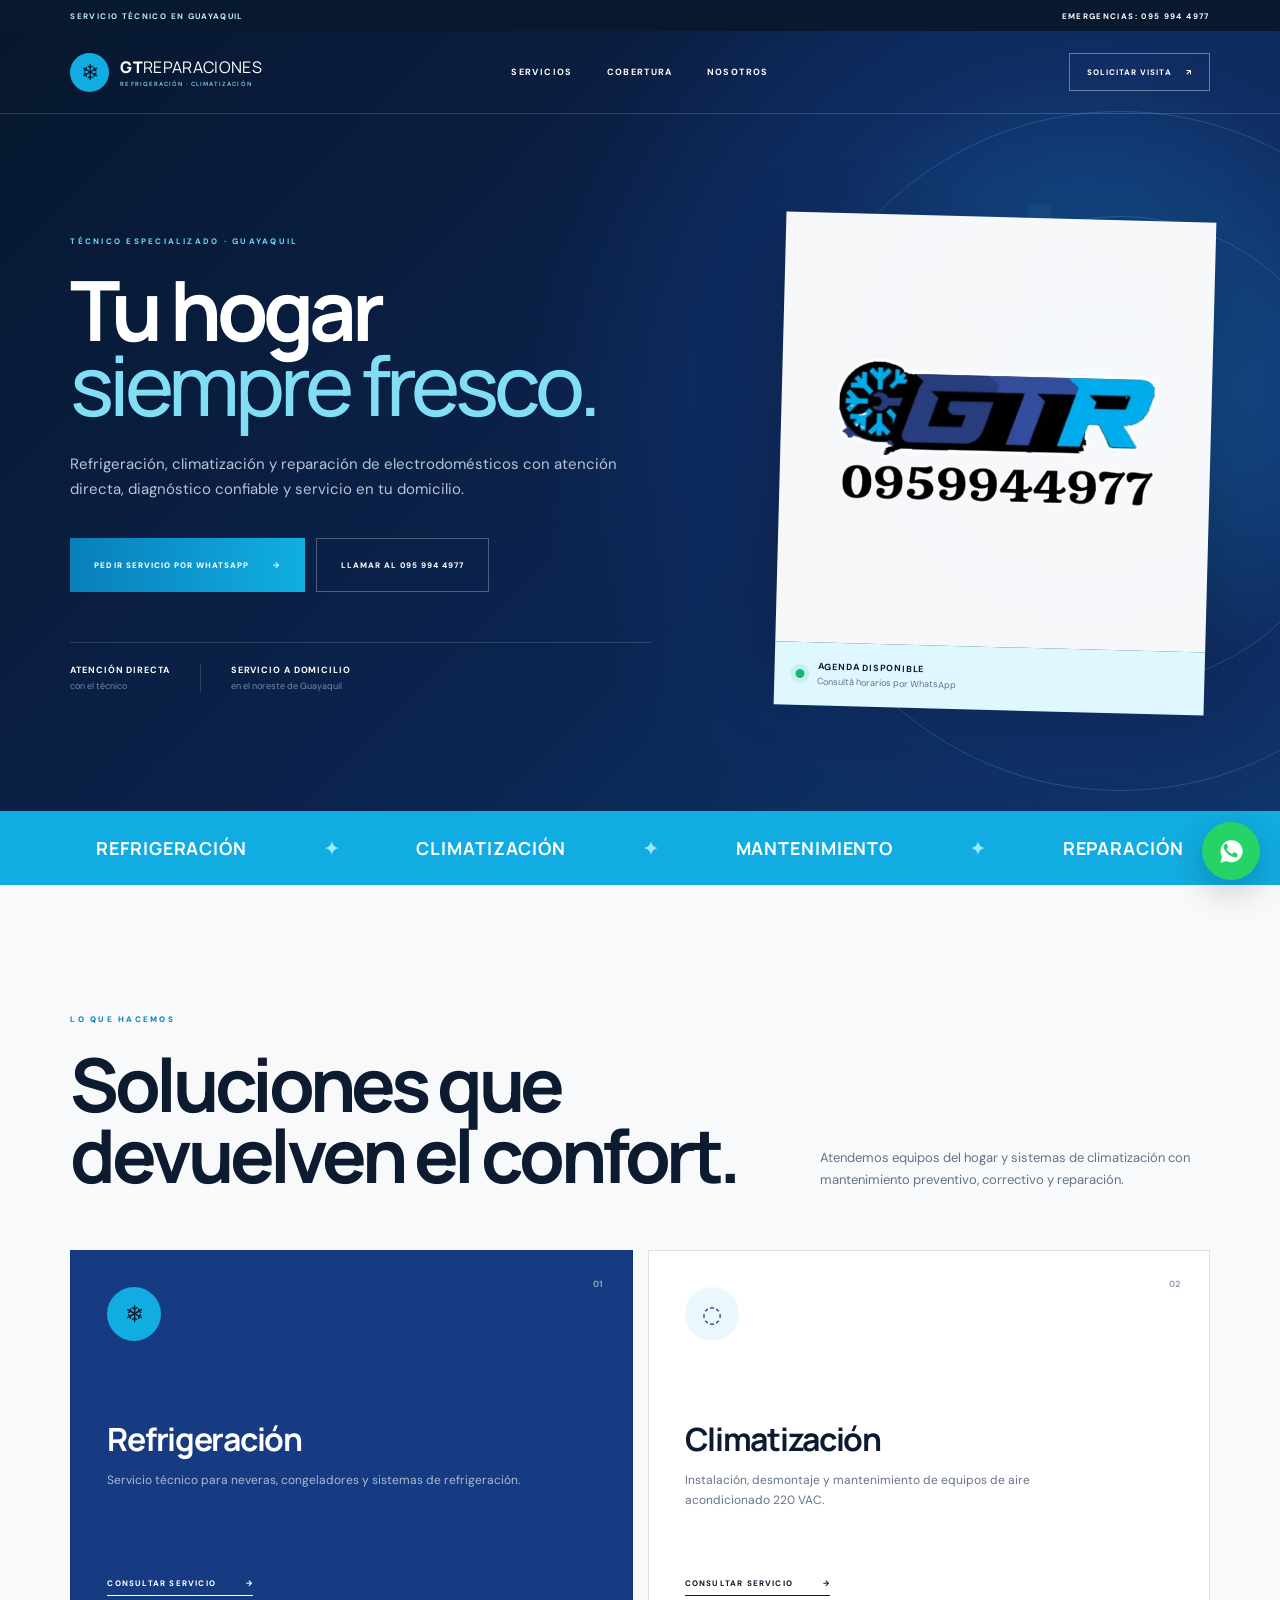
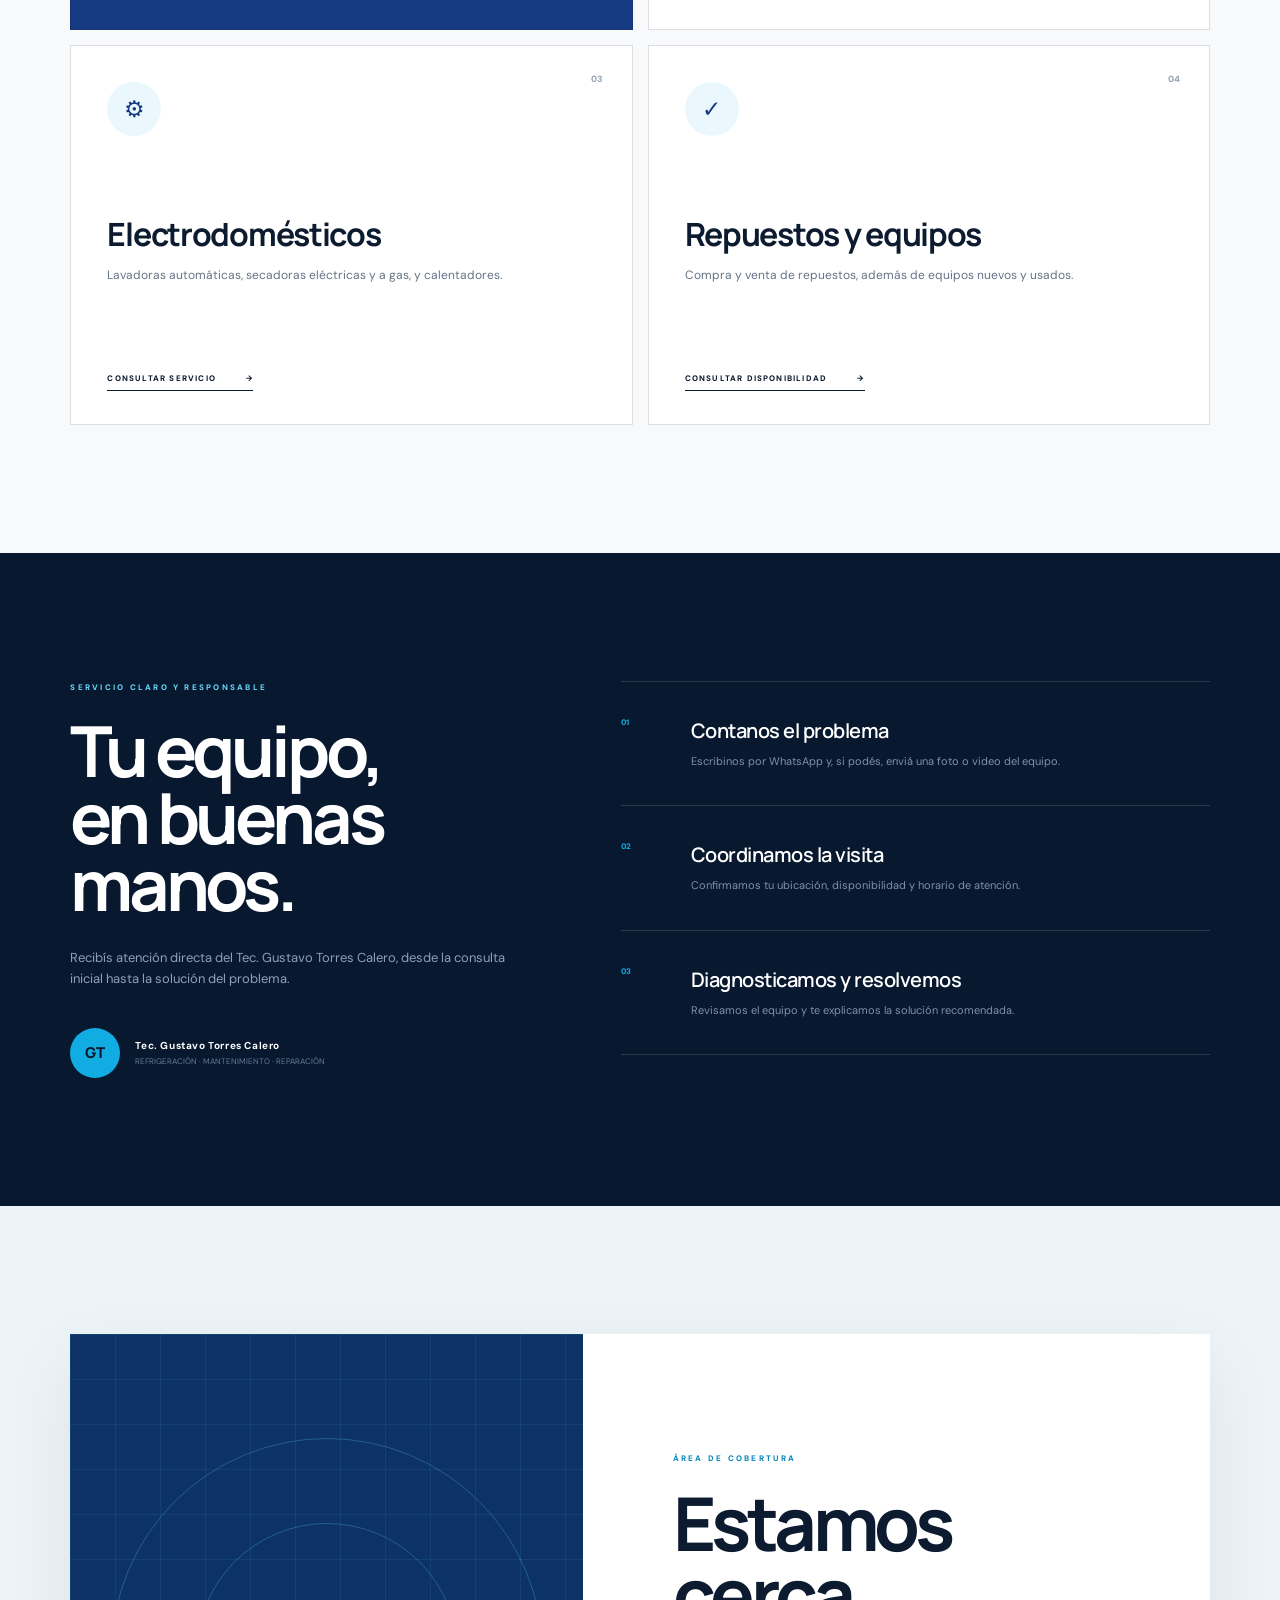
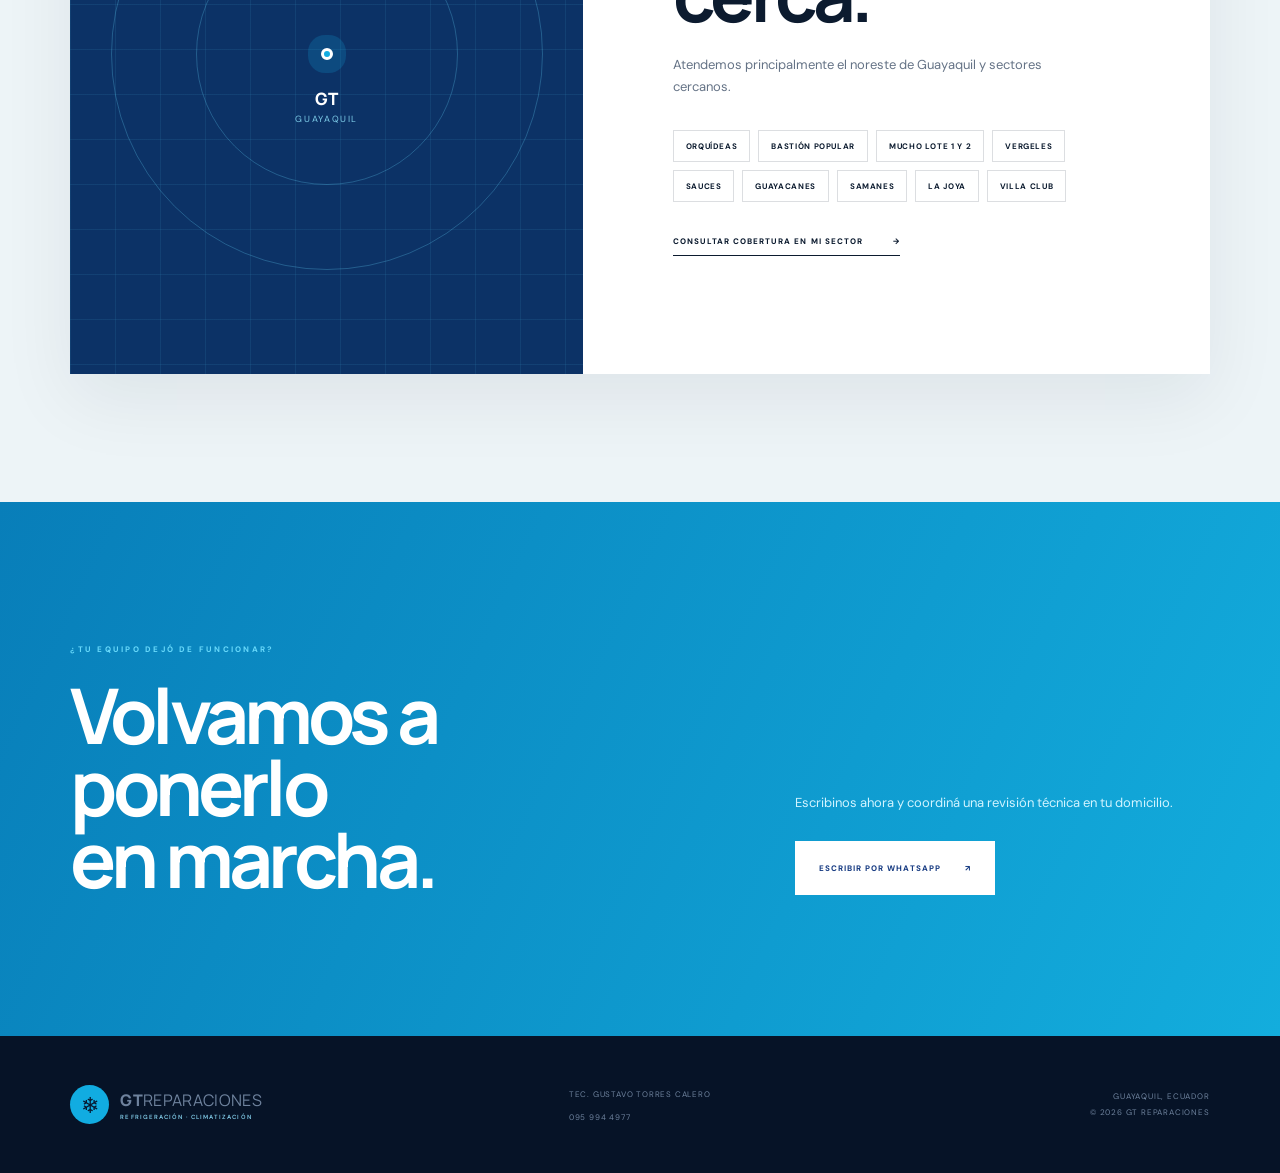
==== index.html @ 158e07eb "Add GT Reparaciones service website. Present the client's refrigeration and appliance services with " ====
<!doctype html>
<html lang="es">
  <head>
    <meta charset="utf-8">
    <meta name="viewport" content="width=device-width, initial-scale=1">
    <meta name="description" content="GT Reparaciones: refrigeración, climatización, mantenimiento y reparación de electrodomésticos en el noreste de Guayaquil.">
    <title>GT Reparaciones | Refrigeración y climatización</title>
    <link rel="icon" href="favicon.svg">
    <link rel="stylesheet" href="styles.css">
  </head>
  <body>
    <div class="topbar"><span>Servicio técnico en Guayaquil</span><a href="tel:+593959944977">Emergencias: 095 994 4977</a></div>
    <header class="site-header">
      <a class="brand" href="#inicio" aria-label="GT Reparaciones, inicio">
        <span class="brand-mark">❄</span>
        <span><strong>GT</strong>REPARACIONES<small>Refrigeración · Climatización</small></span>
      </a>
      <nav aria-label="Principal">
        <a href="#servicios">Servicios</a>
        <a href="#cobertura">Cobertura</a>
        <a href="#nosotros">Nosotros</a>
      </nav>
      <a class="header-call" href="https://wa.me/593959944977?text=Hola%20GT%20Reparaciones%2C%20necesito%20servicio%20t%C3%A9cnico." target="_blank" rel="noreferrer">Solicitar visita <span>↗</span></a>
    </header>

    <main>
      <section class="hero" id="inicio">
        <div class="hero-bg" aria-hidden="true"><span class="ring ring-one"></span><span class="ring ring-two"></span><span class="snow">❄</span></div>
        <div class="hero-copy">
          <p class="eyebrow">Técnico especializado · Guayaquil</p>
          <h1>Tu hogar<br><em>siempre fresco.</em></h1>
          <p class="lead">Refrigeración, climatización y reparación de electrodomésticos con atención directa, diagnóstico confiable y servicio en tu domicilio.</p>
          <div class="hero-actions">
            <a class="button button-primary" href="https://wa.me/593959944977?text=Hola%20GT%20Reparaciones%2C%20quisiera%20solicitar%20una%20visita%20t%C3%A9cnica." target="_blank" rel="noreferrer">Pedir servicio por WhatsApp <span>→</span></a>
            <a class="button button-ghost" href="tel:+593959944977">Llamar al 095 994 4977</a>
          </div>
          <div class="hero-proof">
            <div><strong>Atención directa</strong><span>con el técnico</span></div>
            <div><strong>Servicio a domicilio</strong><span>en el noreste de Guayaquil</span></div>
          </div>
        </div>
        <div class="hero-card">
          <div class="logo-panel"><img src="assets/logo.png" alt="Logo de GT Reparaciones"></div>
          <div class="availability"><span class="pulse"></span><div><strong>Agenda disponible</strong><small>Consultá horarios por WhatsApp</small></div></div>
        </div>
      </section>

      <section class="service-strip" aria-label="Servicios destacados">
        <span>Refrigeración</span><i>✦</i><span>Climatización</span><i>✦</i><span>Mantenimiento</span><i>✦</i><span>Reparación</span>
      </section>

      <section class="section services" id="servicios">
        <div class="section-heading">
          <div><p class="eyebrow">Lo que hacemos</p><h2>Soluciones que<br>devuelven el confort.</h2></div>
          <p>Atendemos equipos del hogar y sistemas de climatización con mantenimiento preventivo, correctivo y reparación.</p>
        </div>
        <div class="service-grid">
          <article class="service-card featured">
            <span class="service-number">01</span>
            <div class="service-icon">❄</div>
            <h3>Refrigeración</h3>
            <p>Servicio técnico para neveras, congeladores y sistemas de refrigeración.</p>
            <a href="https://wa.me/593959944977?text=Hola%2C%20necesito%20servicio%20de%20refrigeraci%C3%B3n." target="_blank" rel="noreferrer">Consultar servicio <span>→</span></a>
          </article>
          <article class="service-card">
            <span class="service-number">02</span>
            <div class="service-icon">◌</div>
            <h3>Climatización</h3>
            <p>Instalación, desmontaje y mantenimiento de equipos de aire acondicionado 220 VAC.</p>
            <a href="https://wa.me/593959944977?text=Hola%2C%20necesito%20servicio%20de%20climatizaci%C3%B3n." target="_blank" rel="noreferrer">Consultar servicio <span>→</span></a>
          </article>
          <article class="service-card">
            <span class="service-number">03</span>
            <div class="service-icon">⚙</div>
            <h3>Electrodomésticos</h3>
            <p>Lavadoras automáticas, secadoras eléctricas y a gas, y calentadores.</p>
            <a href="https://wa.me/593959944977?text=Hola%2C%20necesito%20reparar%20un%20electrodom%C3%A9stico." target="_blank" rel="noreferrer">Consultar servicio <span>→</span></a>
          </article>
          <article class="service-card">
            <span class="service-number">04</span>
            <div class="service-icon">✓</div>
            <h3>Repuestos y equipos</h3>
            <p>Compra y venta de repuestos, además de equipos nuevos y usados.</p>
            <a href="https://wa.me/593959944977?text=Hola%2C%20quisiera%20consultar%20por%20repuestos%20o%20equipos." target="_blank" rel="noreferrer">Consultar disponibilidad <span>→</span></a>
          </article>
        </div>
      </section>

      <section class="process" id="nosotros">
        <div class="process-copy">
          <p class="eyebrow">Servicio claro y responsable</p>
          <h2>Tu equipo,<br>en buenas manos.</h2>
          <p>Recibís atención directa del Tec. Gustavo Torres Calero, desde la consulta inicial hasta la solución del problema.</p>
          <div class="tech-card">
            <span>GT</span>
            <div><strong>Tec. Gustavo Torres Calero</strong><small>Refrigeración · Mantenimiento · Reparación</small></div>
          </div>
        </div>
        <ol class="process-steps">
          <li><span>01</span><div><strong>Contanos el problema</strong><p>Escribinos por WhatsApp y, si podés, enviá una foto o video del equipo.</p></div></li>
          <li><span>02</span><div><strong>Coordinamos la visita</strong><p>Confirmamos tu ubicación, disponibilidad y horario de atención.</p></div></li>
          <li><span>03</span><div><strong>Diagnosticamos y resolvemos</strong><p>Revisamos el equipo y te explicamos la solución recomendada.</p></div></li>
        </ol>
      </section>

      <section class="section coverage" id="cobertura">
        <div class="coverage-card">
          <div class="map-art" aria-hidden="true"><span></span><b>GT</b><i>Guayaquil</i></div>
          <div class="coverage-copy">
            <p class="eyebrow">Área de cobertura</p>
            <h2>Estamos cerca.</h2>
            <p>Atendemos principalmente el noreste de Guayaquil y sectores cercanos.</p>
            <div class="zones"><span>Orquídeas</span><span>Bastión Popular</span><span>Mucho Lote 1 y 2</span><span>Vergeles</span><span>Sauces</span><span>Guayacanes</span><span>Samanes</span><span>La Joya</span><span>Villa Club</span></div>
            <a class="text-link" href="https://wa.me/593959944977?text=Hola%2C%20quiero%20confirmar%20si%20atienden%20en%20mi%20sector." target="_blank" rel="noreferrer">Consultar cobertura en mi sector <span>→</span></a>
          </div>
        </div>
      </section>

      <section class="cta">
        <div><p class="eyebrow">¿Tu equipo dejó de funcionar?</p><h2>Volvamos a ponerlo<br>en marcha.</h2></div>
        <div><p>Escribinos ahora y coordiná una revisión técnica en tu domicilio.</p><a class="button button-light" href="https://wa.me/593959944977?text=Hola%20GT%20Reparaciones%2C%20necesito%20servicio%20t%C3%A9cnico." target="_blank" rel="noreferrer">Escribir por WhatsApp <span>↗</span></a></div>
      </section>
    </main>

    <footer>
      <a class="brand" href="#inicio"><span class="brand-mark">❄</span><span><strong>GT</strong>REPARACIONES<small>Refrigeración · Climatización</small></span></a>
      <div><p>Tec. Gustavo Torres Calero</p><a href="tel:+593959944977">095 994 4977</a></div>
      <div><p>Guayaquil, Ecuador</p><p>© <span id="year"></span> GT Reparaciones</p></div>
    </footer>
    <a class="whatsapp-float" href="https://wa.me/593959944977?text=Hola%20GT%20Reparaciones%2C%20necesito%20servicio%20t%C3%A9cnico." target="_blank" rel="noreferrer" aria-label="Escribir a GT Reparaciones por WhatsApp">
      <svg viewBox="0 0 24 24" aria-hidden="true"><path d="M12 2a9.7 9.7 0 0 0-8.4 14.6L2 22l5.6-1.5A9.8 9.8 0 1 0 12 2Zm5.7 13.8c-.2.7-1.3 1.3-1.9 1.4-.5.1-1.2.2-3.9-.9-3.3-1.3-5.4-4.7-5.6-4.9-.1-.2-1.3-1.7-1.3-3.3s.8-2.3 1.1-2.6c.3-.3.6-.4.8-.4h.6c.2 0 .4 0 .6.5l.8 2c.1.3.1.5 0 .7l-.4.6-.6.6c-.2.2-.4.4-.2.7.2.4.8 1.3 1.8 2.1 1.2 1.1 2.3 1.5 2.6 1.7.3.1.5.1.7-.1l.9-1.1c.2-.3.4-.3.7-.2l2.2 1c.3.1.5.2.6.4.1.1.1.8-.1 1.5Z"/></svg>
    </a>
    <script src="script.js"></script>
  </body>
</html>
---- styles.css ----
@import url("https://fonts.googleapis.com/css2?family=DM+Sans:wght@400;500;600;700&family=Manrope:wght@500;600;700;800&display=swap");

:root{--navy:#08182f;--blue:#173b82;--cyan:#11ace1;--ice:#eaf8fd;--paper:#f7f9fb;--ink:#0c1b2f;--muted:#657386;--line:rgba(8,24,47,.14);--pad:clamp(22px,5.5vw,88px);--display:Manrope,Arial,sans-serif;--body:"DM Sans",Arial,sans-serif}
*{box-sizing:border-box}html{scroll-behavior:smooth}body{margin:0;color:var(--ink);background:var(--paper);font-family:var(--body);-webkit-font-smoothing:antialiased}a{color:inherit;text-decoration:none}img{display:block;max-width:100%}p{line-height:1.65}.topbar{height:31px;display:flex;align-items:center;justify-content:space-between;padding:0 var(--pad);color:#bdeeff;background:var(--navy);font-size:8px;font-weight:700;letter-spacing:.17em;text-transform:uppercase}.topbar a{color:#fff}
.site-header{position:absolute;z-index:20;inset:31px 0 auto;display:grid;grid-template-columns:1fr auto 1fr;align-items:center;height:83px;padding:0 var(--pad);border-bottom:1px solid rgba(255,255,255,.16);color:#fff}.brand{display:flex;align-items:center;gap:11px;font-family:var(--display);font-size:16px;letter-spacing:.02em}.brand-mark{display:grid;width:39px;height:39px;place-items:center;border-radius:50%;color:var(--navy);background:var(--cyan);font-size:22px}.brand strong{font-weight:800}.brand small{display:block;margin-top:2px;color:#80cae6;font:600 6px var(--body);letter-spacing:.18em;text-transform:uppercase}.site-header nav{display:flex;gap:34px;font-size:9px;font-weight:700;letter-spacing:.15em;text-transform:uppercase}.site-header nav a{transition:opacity .2s}.site-header nav a:hover{opacity:.6}.header-call{justify-self:end;display:flex;align-items:center;gap:14px;padding:13px 17px;border:1px solid rgba(255,255,255,.38);font-size:8px;font-weight:800;letter-spacing:.13em;text-transform:uppercase}
.hero{position:relative;display:grid;grid-template-columns:minmax(0,1.12fr) minmax(320px,.88fr);align-items:center;gap:8vw;min-height:780px;padding:160px var(--pad) 75px;overflow:hidden;color:#fff;background:radial-gradient(circle at 85% 45%,#155fa0 0%,#102d64 27%,transparent 48%),linear-gradient(135deg,#07172e 0%,#0b2450 58%,#0d3a71 100%)}.hero-bg{position:absolute;inset:0;overflow:hidden;pointer-events:none}.ring{position:absolute;border:1px solid rgba(113,215,248,.2);border-radius:50%}.ring-one{width:680px;height:680px;right:-180px;top:80px}.ring-two{width:470px;height:470px;right:-75px;top:185px}.snow{position:absolute;right:6vw;top:130px;color:rgba(103,213,248,.06);font-size:390px;line-height:1}.hero-copy,.hero-card{position:relative;z-index:2}.eyebrow{margin:0 0 23px;color:#0786bb;font-size:8px;font-weight:800;letter-spacing:.28em;text-transform:uppercase}.hero .eyebrow,.process .eyebrow,.cta .eyebrow{color:#67d8fa}h1,h2{margin:0;font-family:var(--display);font-weight:700;letter-spacing:-.06em}h1{font-size:clamp(57px,6.5vw,103px);line-height:.91}h1 em{display:inline-block;color:#82def5;font-style:normal;font-weight:500}.lead{max-width:590px;margin:29px 0 0;color:#b7c4d5;font-size:15px}.hero-actions{display:flex;flex-wrap:wrap;gap:11px;margin-top:36px}.button{display:inline-flex;align-items:center;justify-content:center;gap:24px;min-height:54px;padding:0 24px;font-size:8px;font-weight:800;letter-spacing:.13em;text-transform:uppercase;transition:transform .2s,background .2s}.button:hover{transform:translateY(-2px)}.button-primary{color:#fff;background:linear-gradient(90deg,#087ebb,#11afe1)}.button-ghost{border:1px solid rgba(255,255,255,.28);color:#fff}.hero-proof{display:flex;gap:0;margin-top:50px;padding-top:21px;border-top:1px solid rgba(255,255,255,.14)}.hero-proof>div{padding-right:30px}.hero-proof>div+div{padding-left:30px;border-left:1px solid rgba(255,255,255,.14)}.hero-proof strong,.hero-proof span{display:block}.hero-proof strong{font-size:9px;letter-spacing:.1em;text-transform:uppercase}.hero-proof span{margin-top:4px;color:#728ba9;font-size:9px}.hero-card{justify-self:end;width:min(430px,100%);transform:rotate(1.5deg)}.logo-panel{display:grid;min-height:330px;place-items:center;padding:44px;background:rgba(255,255,255,.96);box-shadow:0 30px 80px rgba(0,0,0,.3)}.logo-panel img{width:100%}.availability{display:flex;align-items:center;gap:13px;padding:18px 21px;color:var(--ink);background:#dff8ff}.pulse{width:9px;height:9px;border-radius:50%;background:#16b574;box-shadow:0 0 0 5px rgba(22,181,116,.13)}.availability strong,.availability small{display:block}.availability strong{font-size:9px;letter-spacing:.09em;text-transform:uppercase}.availability small{margin-top:3px;color:#607286;font-size:9px}
.service-strip{display:flex;align-items:center;justify-content:space-around;gap:25px;min-height:74px;padding:15px var(--pad);overflow:hidden;white-space:nowrap;color:#fff;background:var(--cyan);font:700 clamp(12px,1.4vw,18px) var(--display);letter-spacing:.05em;text-transform:uppercase}.service-strip i{color:#9aeaff;font-style:normal}
.section{padding:clamp(90px,10vw,150px) var(--pad)}.section-heading{display:grid;grid-template-columns:1fr minmax(260px,390px);align-items:end;gap:50px}.section-heading h2,.coverage h2{font-size:clamp(45px,5.8vw,85px);line-height:.95}.section-heading>p{margin:0;color:var(--muted);font-size:13px}.service-grid{display:grid;grid-template-columns:repeat(2,1fr);gap:15px;margin-top:60px}.service-card{position:relative;min-height:380px;padding:36px;border:1px solid var(--line);background:#fff;transition:transform .25s,box-shadow .25s}.service-card:hover{transform:translateY(-4px);box-shadow:0 24px 50px rgba(8,24,47,.08)}.service-card.featured{color:#fff;background:var(--blue)}.service-number{position:absolute;right:29px;top:27px;color:#93a0af;font-size:9px;font-weight:700}.service-icon{display:grid;width:54px;height:54px;place-items:center;border-radius:50%;color:var(--blue);background:var(--ice);font-size:23px}.featured .service-icon{color:var(--navy);background:var(--cyan)}.service-card h3{margin:76px 0 10px;font:700 clamp(24px,2.5vw,35px) var(--display);letter-spacing:-.04em}.service-card p{max-width:420px;margin:0;color:var(--muted);font-size:12px}.featured p{color:#aabbd1}.service-card a{position:absolute;left:36px;bottom:33px;display:flex;gap:30px;align-items:center;padding-bottom:7px;border-bottom:1px solid currentColor;font-size:8px;font-weight:800;letter-spacing:.15em;text-transform:uppercase}
.process{display:grid;grid-template-columns:.85fr 1.15fr;gap:9vw;padding:clamp(90px,10vw,150px) var(--pad);color:#fff;background:var(--navy)}.process-copy h2{font-size:clamp(46px,5.5vw,80px);line-height:.95}.process-copy>p:not(.eyebrow){max-width:450px;margin:29px 0;color:#8ea0b8;font-size:13px}.tech-card{display:flex;align-items:center;gap:15px;margin-top:38px}.tech-card>span{display:grid;width:50px;height:50px;place-items:center;border-radius:50%;color:var(--navy);background:var(--cyan);font:800 15px var(--display)}.tech-card strong,.tech-card small{display:block}.tech-card strong{font-size:10px;letter-spacing:.06em}.tech-card small{margin-top:4px;color:#637a99;font-size:8px;text-transform:uppercase}.process-steps{margin:0;padding:0;list-style:none;border-top:1px solid rgba(255,255,255,.15)}.process-steps li{display:grid;grid-template-columns:48px 1fr;gap:22px;padding:35px 0;border-bottom:1px solid rgba(255,255,255,.15)}.process-steps li>span{color:var(--cyan);font-size:8px;font-weight:800}.process-steps strong{font:600 20px var(--display);letter-spacing:-.025em}.process-steps p{margin:8px 0 0;color:#7f91aa;font-size:11px}
.coverage{background:#edf4f7}.coverage-card{display:grid;grid-template-columns:.9fr 1.1fr;min-height:640px;background:#fff;box-shadow:0 25px 70px rgba(8,24,47,.07)}.map-art{position:relative;display:grid;place-items:center;overflow:hidden;background-color:#0c3266;background-image:linear-gradient(rgba(78,190,228,.1) 1px,transparent 1px),linear-gradient(90deg,rgba(78,190,228,.1) 1px,transparent 1px);background-size:45px 45px}.map-art:before,.map-art:after{content:"";position:absolute;border:1px solid rgba(99,212,248,.27);border-radius:50%}.map-art:before{width:430px;height:430px}.map-art:after{width:260px;height:260px}.map-art span{position:absolute;width:12px;height:12px;border:3px solid #fff;border-radius:50%;background:var(--cyan);box-shadow:0 0 0 13px rgba(17,172,225,.2)}.map-art b{position:absolute;margin-top:90px;color:#fff;font:800 17px var(--display)}.map-art i{position:absolute;margin-top:130px;color:#7ecce8;font-style:normal;font-size:9px;letter-spacing:.18em;text-transform:uppercase}.coverage-copy{display:flex;flex-direction:column;justify-content:center;padding:clamp(45px,7vw,100px)}.coverage-copy>p:not(.eyebrow){max-width:420px;margin:25px 0;color:var(--muted);font-size:13px}.zones{display:flex;flex-wrap:wrap;gap:8px;margin:8px 0 34px}.zones span{padding:10px 12px;border:1px solid var(--line);font-size:8px;font-weight:700;letter-spacing:.08em;text-transform:uppercase}.text-link{display:flex;align-items:center;justify-content:space-between;gap:30px;width:max-content;max-width:100%;padding-bottom:9px;border-bottom:1px solid var(--ink);font-size:8px;font-weight:800;letter-spacing:.13em;text-transform:uppercase}
.cta{display:grid;grid-template-columns:1.2fr .8fr;align-items:end;gap:8vw;padding:clamp(90px,11vw,160px) var(--pad);color:#fff;background:linear-gradient(115deg,#087eb9,#13addd)}.cta h2{font-size:clamp(49px,6vw,90px);line-height:.94}.cta>div:last-child{max-width:400px}.cta>div:last-child p{margin:0 0 28px;color:#d2f4ff;font-size:13px}.button-light{color:var(--blue);background:#fff}
footer{display:grid;grid-template-columns:1.3fr .85fr .85fr;align-items:center;gap:35px;padding:46px var(--pad);color:#fff;background:#061327}footer>div:last-child{text-align:right}footer p,footer a{margin:3px 0;color:#6e829d;font-size:8px;letter-spacing:.1em;text-transform:uppercase}.whatsapp-float{position:fixed;z-index:30;right:20px;bottom:20px;display:grid;width:58px;height:58px;place-items:center;border-radius:50%;background:#25d366;box-shadow:0 12px 35px rgba(0,0,0,.2);transition:transform .2s}.whatsapp-float:hover{transform:scale(1.07)}.whatsapp-float svg{width:27px;fill:#fff}
@media(max-width:850px){.site-header{grid-template-columns:1fr auto}.site-header nav{display:none}.hero{grid-template-columns:1fr;gap:55px;padding-top:160px}.hero-card{justify-self:start;width:min(520px,100%)}.logo-panel{min-height:280px}.section-heading,.process,.coverage-card,.cta{grid-template-columns:1fr}.process,.cta{gap:70px}.map-art{min-height:430px}.service-grid{grid-template-columns:1fr}.service-card{min-height:350px}.cta>div:last-child{max-width:none}footer{grid-template-columns:1fr 1fr}footer>div:last-child{display:none}}@media(max-width:560px){.topbar span{display:none}.topbar{justify-content:center}.site-header{height:70px}.brand{font-size:13px}.brand-mark{width:34px;height:34px;font-size:18px}.header-call{padding:11px;font-size:7px}.hero{min-height:0;padding-top:135px;padding-bottom:65px}.hero-card{transform:none}.logo-panel{min-height:225px;padding:28px}.hero-actions{flex-direction:column}.hero-actions .button{width:100%}.hero-proof{display:grid;gap:18px}.hero-proof>div+div{padding-left:0;border-left:0}.service-strip{justify-content:flex-start;overflow:hidden}.section{padding-top:80px;padding-bottom:80px}.section-heading{gap:28px}.service-grid{margin-top:42px}.service-card{padding:28px}.service-card a{left:28px}.process{padding:80px 22px}.coverage{padding-left:14px;padding-right:14px}.coverage-copy{padding:45px 24px}.map-art{min-height:340px}.cta{padding:85px 22px}.cta h2{font-size:46px}footer{grid-template-columns:1fr}footer>div{display:none}.whatsapp-float{right:15px;bottom:15px;width:53px;height:53px}}@media(prefers-reduced-motion:reduce){html{scroll-behavior:auto}.button,.service-card,.whatsapp-float{transition:none}}
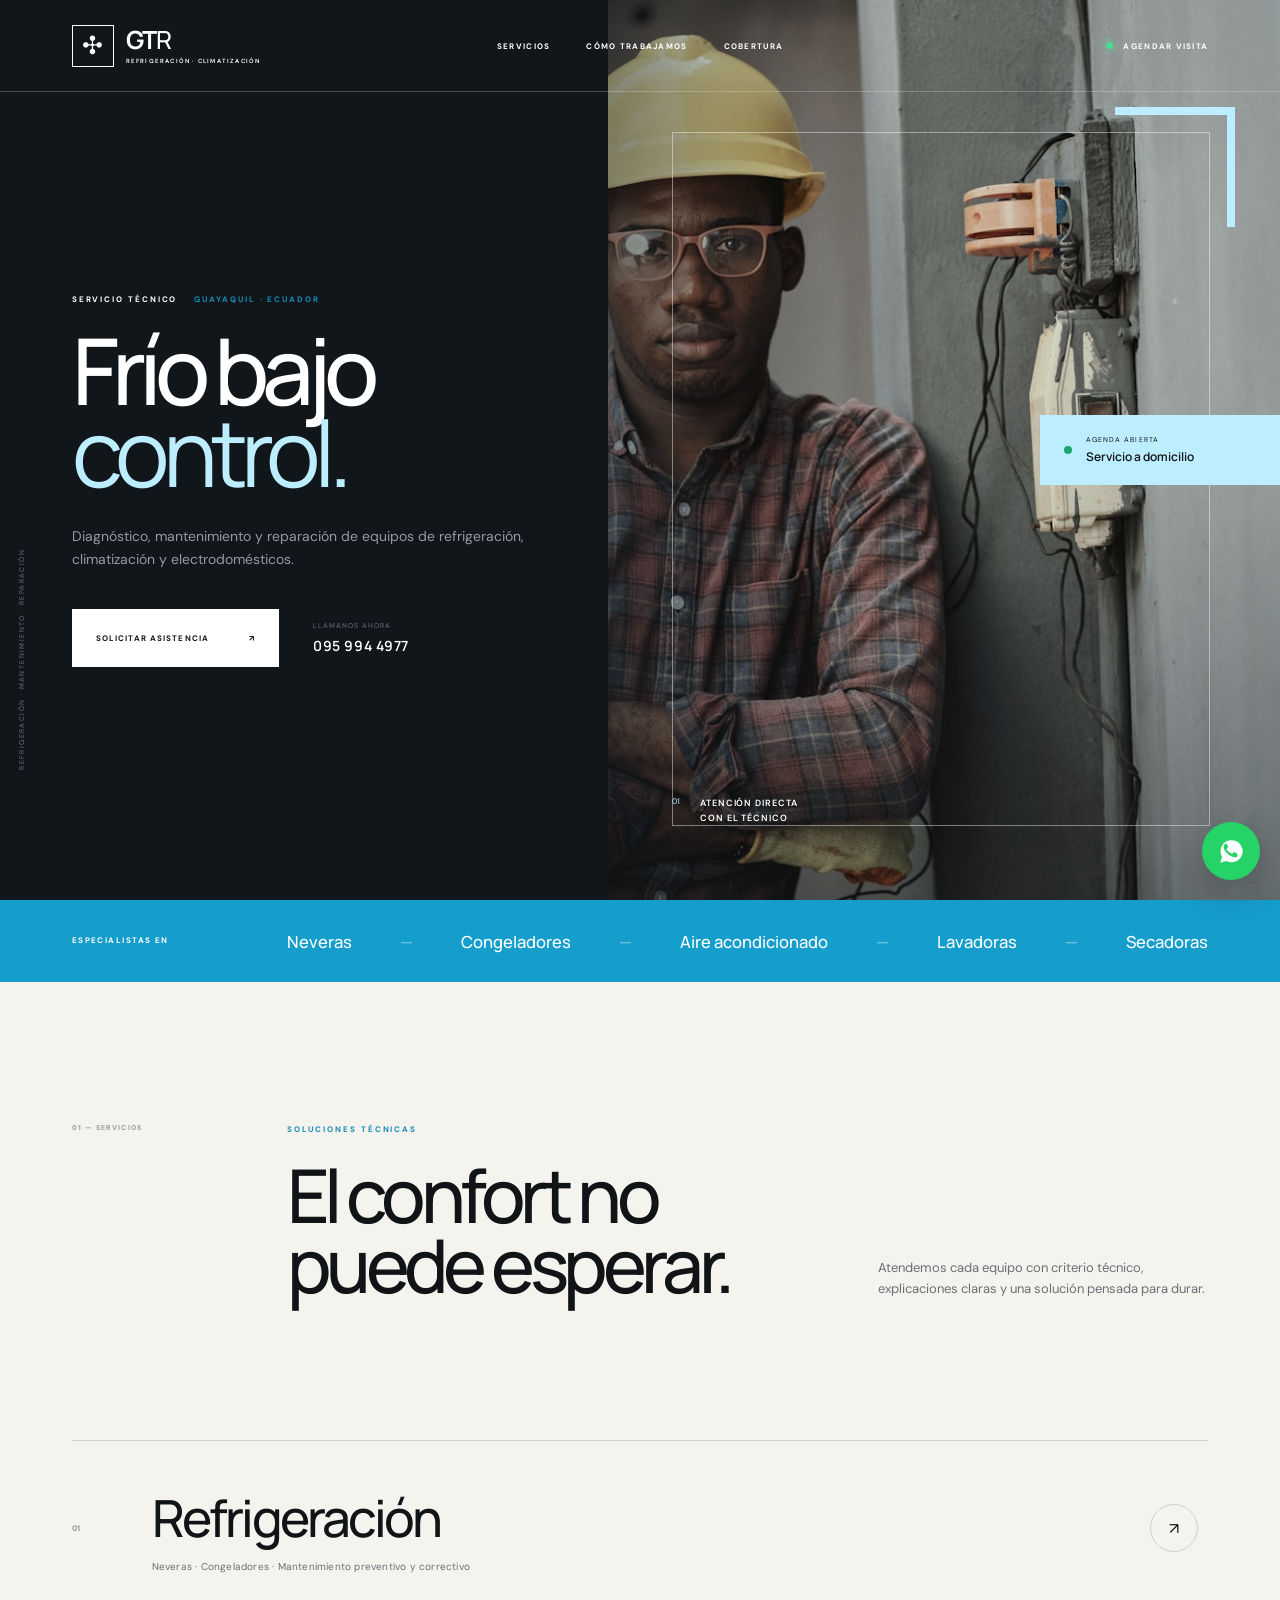
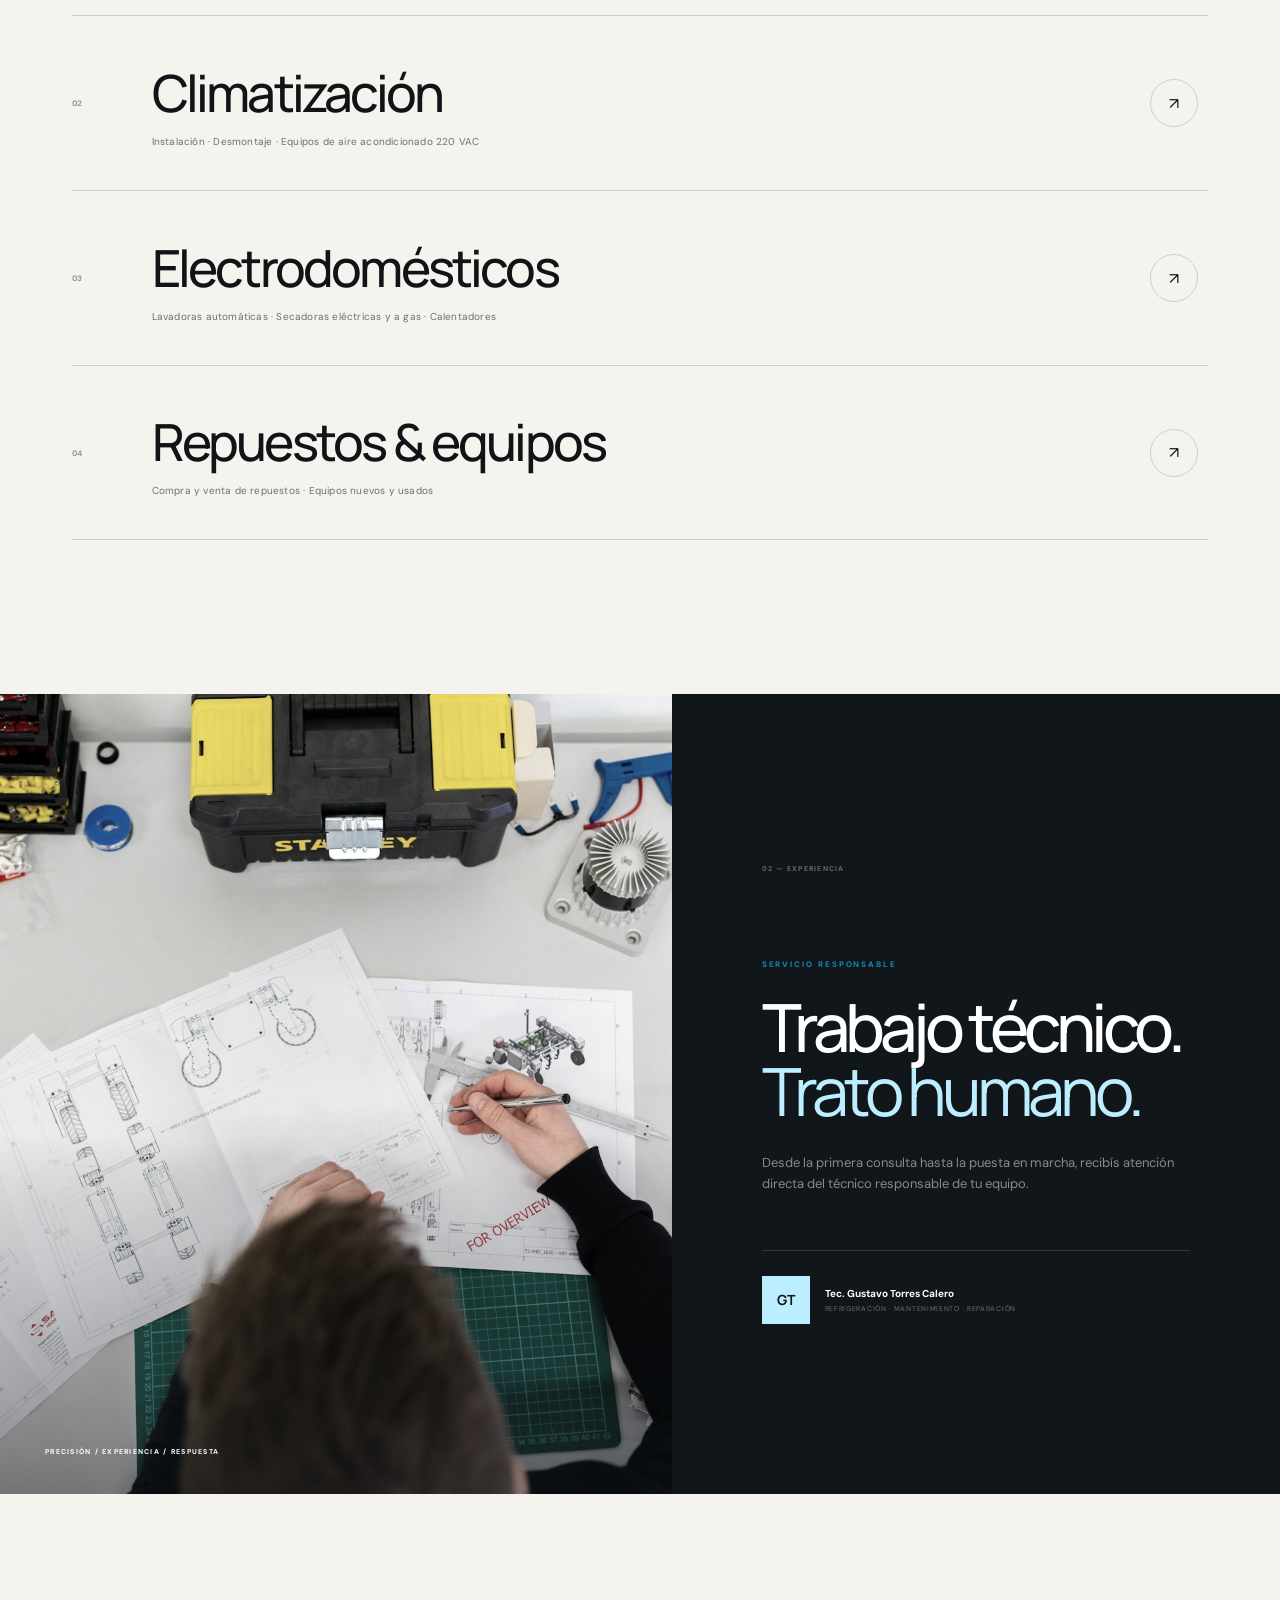
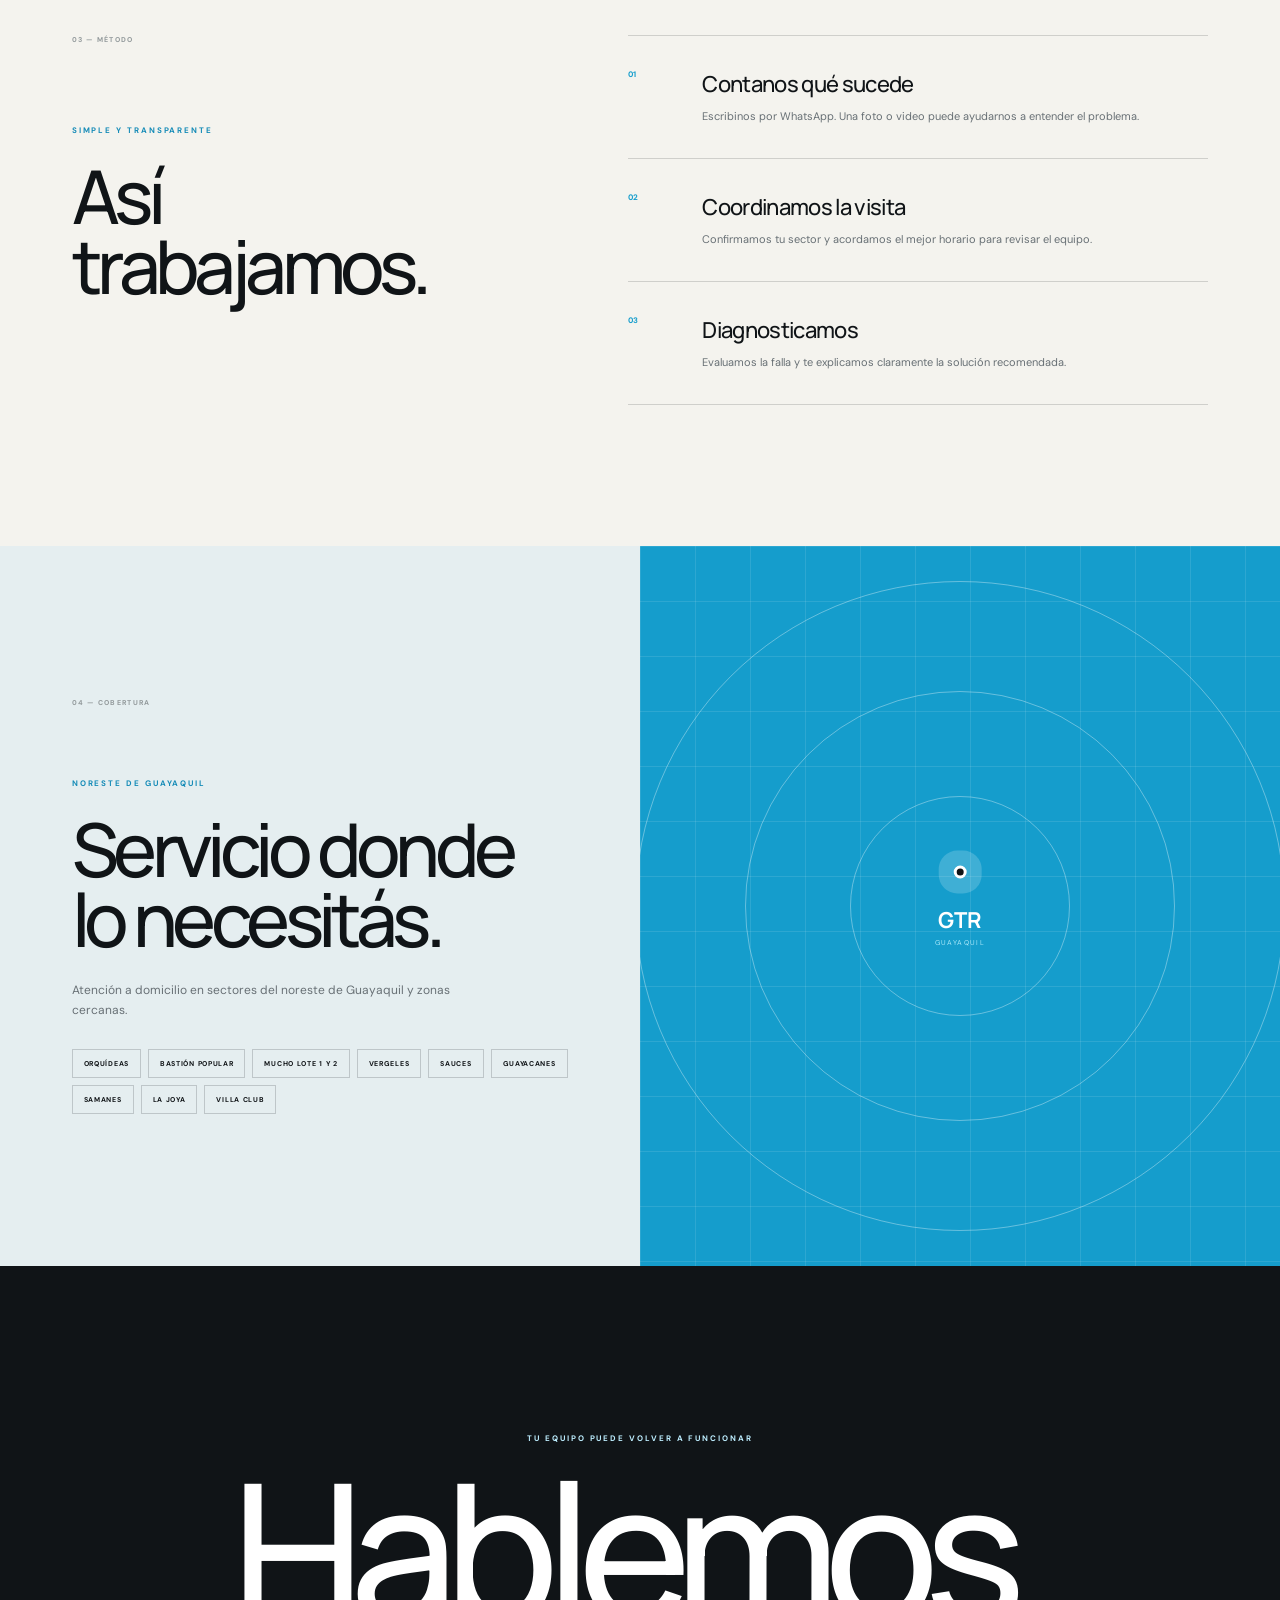
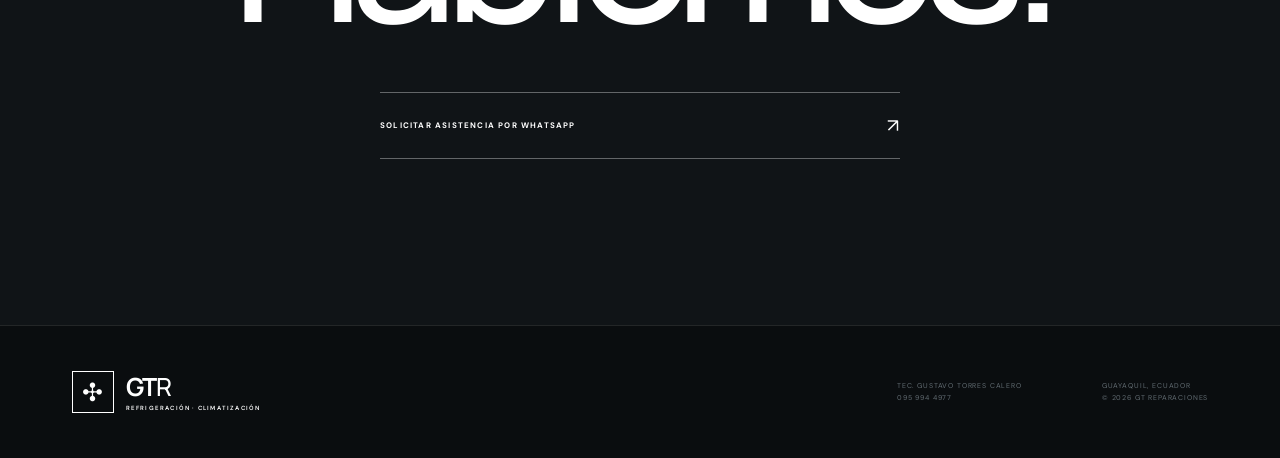
==== commit 8201250a: "Elevate the GT Reparaciones visual identity. Replace the generic service layout with a premium edito" ====
--- a/index.html
+++ b/index.html
@@ -9,123 +9,111 @@
     <link rel="stylesheet" href="styles.css">
   </head>
   <body>
-    <div class="topbar"><span>Servicio técnico en Guayaquil</span><a href="tel:+593959944977">Emergencias: 095 994 4977</a></div>
     <header class="site-header">
       <a class="brand" href="#inicio" aria-label="GT Reparaciones, inicio">
-        <span class="brand-mark">❄</span>
-        <span><strong>GT</strong>REPARACIONES<small>Refrigeración · Climatización</small></span>
+        <span class="brand-symbol">✣</span>
+        <span class="brand-name"><strong>GT</strong>R <small>Refrigeración · Climatización</small></span>
       </a>
-      <nav aria-label="Principal">
-        <a href="#servicios">Servicios</a>
-        <a href="#cobertura">Cobertura</a>
-        <a href="#nosotros">Nosotros</a>
-      </nav>
-      <a class="header-call" href="https://wa.me/593959944977?text=Hola%20GT%20Reparaciones%2C%20necesito%20servicio%20t%C3%A9cnico." target="_blank" rel="noreferrer">Solicitar visita <span>↗</span></a>
+      <nav aria-label="Principal"><a href="#servicios">Servicios</a><a href="#metodo">Cómo trabajamos</a><a href="#cobertura">Cobertura</a></nav>
+      <a class="nav-cta" href="https://wa.me/593959944977?text=Hola%20GT%20Reparaciones%2C%20necesito%20servicio%20t%C3%A9cnico." target="_blank" rel="noreferrer"><span class="status-dot"></span> Agendar visita</a>
     </header>
 
     <main>
       <section class="hero" id="inicio">
-        <div class="hero-bg" aria-hidden="true"><span class="ring ring-one"></span><span class="ring ring-two"></span><span class="snow">❄</span></div>
         <div class="hero-copy">
-          <p class="eyebrow">Técnico especializado · Guayaquil</p>
-          <h1>Tu hogar<br><em>siempre fresco.</em></h1>
-          <p class="lead">Refrigeración, climatización y reparación de electrodomésticos con atención directa, diagnóstico confiable y servicio en tu domicilio.</p>
+          <p class="kicker"><span>Servicio técnico</span> Guayaquil · Ecuador</p>
+          <h1>Frío bajo<br><em>control.</em></h1>
+          <p class="lead">Diagnóstico, mantenimiento y reparación de equipos de refrigeración, climatización y electrodomésticos.</p>
           <div class="hero-actions">
-            <a class="button button-primary" href="https://wa.me/593959944977?text=Hola%20GT%20Reparaciones%2C%20quisiera%20solicitar%20una%20visita%20t%C3%A9cnica." target="_blank" rel="noreferrer">Pedir servicio por WhatsApp <span>→</span></a>
-            <a class="button button-ghost" href="tel:+593959944977">Llamar al 095 994 4977</a>
-          </div>
-          <div class="hero-proof">
-            <div><strong>Atención directa</strong><span>con el técnico</span></div>
-            <div><strong>Servicio a domicilio</strong><span>en el noreste de Guayaquil</span></div>
+            <a class="button button-dark" href="https://wa.me/593959944977?text=Hola%20GT%20Reparaciones%2C%20quisiera%20agendar%20una%20visita%20t%C3%A9cnica." target="_blank" rel="noreferrer">Solicitar asistencia <span>↗</span></a>
+            <a class="phone-link" href="tel:+593959944977"><small>Llamanos ahora</small><strong>095 994 4977</strong></a>
           </div>
         </div>
-        <div class="hero-card">
-          <div class="logo-panel"><img src="assets/logo.png" alt="Logo de GT Reparaciones"></div>
-          <div class="availability"><span class="pulse"></span><div><strong>Agenda disponible</strong><small>Consultá horarios por WhatsApp</small></div></div>
+        <div class="hero-visual">
+          <img src="assets/technical-work.jpg" alt="Técnico profesional durante una visita de servicio">
+          <span class="frame frame-one"></span><span class="frame frame-two"></span>
+          <div class="availability"><i></i><span><small>Agenda abierta</small><strong>Servicio a domicilio</strong></span></div>
+          <div class="hero-label"><span>01</span><p>Atención directa<br>con el técnico</p></div>
         </div>
+        <p class="hero-side">Refrigeración · Mantenimiento · Reparación</p>
       </section>
 
-      <section class="service-strip" aria-label="Servicios destacados">
-        <span>Refrigeración</span><i>✦</i><span>Climatización</span><i>✦</i><span>Mantenimiento</span><i>✦</i><span>Reparación</span>
+      <section class="trust-bar">
+        <p>Especialistas en</p>
+        <div><span>Neveras</span><i>—</i><span>Congeladores</span><i>—</i><span>Aire acondicionado</span><i>—</i><span>Lavadoras</span><i>—</i><span>Secadoras</span></div>
       </section>
 
-      <section class="section services" id="servicios">
-        <div class="section-heading">
-          <div><p class="eyebrow">Lo que hacemos</p><h2>Soluciones que<br>devuelven el confort.</h2></div>
-          <p>Atendemos equipos del hogar y sistemas de climatización con mantenimiento preventivo, correctivo y reparación.</p>
-        </div>
-        <div class="service-grid">
-          <article class="service-card featured">
-            <span class="service-number">01</span>
-            <div class="service-icon">❄</div>
-            <h3>Refrigeración</h3>
-            <p>Servicio técnico para neveras, congeladores y sistemas de refrigeración.</p>
-            <a href="https://wa.me/593959944977?text=Hola%2C%20necesito%20servicio%20de%20refrigeraci%C3%B3n." target="_blank" rel="noreferrer">Consultar servicio <span>→</span></a>
-          </article>
-          <article class="service-card">
-            <span class="service-number">02</span>
-            <div class="service-icon">◌</div>
-            <h3>Climatización</h3>
-            <p>Instalación, desmontaje y mantenimiento de equipos de aire acondicionado 220 VAC.</p>
-            <a href="https://wa.me/593959944977?text=Hola%2C%20necesito%20servicio%20de%20climatizaci%C3%B3n." target="_blank" rel="noreferrer">Consultar servicio <span>→</span></a>
-          </article>
-          <article class="service-card">
-            <span class="service-number">03</span>
-            <div class="service-icon">⚙</div>
-            <h3>Electrodomésticos</h3>
-            <p>Lavadoras automáticas, secadoras eléctricas y a gas, y calentadores.</p>
-            <a href="https://wa.me/593959944977?text=Hola%2C%20necesito%20reparar%20un%20electrodom%C3%A9stico." target="_blank" rel="noreferrer">Consultar servicio <span>→</span></a>
-          </article>
-          <article class="service-card">
-            <span class="service-number">04</span>
-            <div class="service-icon">✓</div>
-            <h3>Repuestos y equipos</h3>
-            <p>Compra y venta de repuestos, además de equipos nuevos y usados.</p>
-            <a href="https://wa.me/593959944977?text=Hola%2C%20quisiera%20consultar%20por%20repuestos%20o%20equipos." target="_blank" rel="noreferrer">Consultar disponibilidad <span>→</span></a>
-          </article>
-        </div>
+      <section class="intro section">
+        <div class="section-index">01 — Servicios</div>
+        <div class="intro-main"><p class="kicker">Soluciones técnicas</p><h2>El confort no<br>puede esperar.</h2></div>
+        <p class="intro-note">Atendemos cada equipo con criterio técnico, explicaciones claras y una solución pensada para durar.</p>
       </section>
 
-      <section class="process" id="nosotros">
-        <div class="process-copy">
-          <p class="eyebrow">Servicio claro y responsable</p>
-          <h2>Tu equipo,<br>en buenas manos.</h2>
-          <p>Recibís atención directa del Tec. Gustavo Torres Calero, desde la consulta inicial hasta la solución del problema.</p>
-          <div class="tech-card">
-            <span>GT</span>
-            <div><strong>Tec. Gustavo Torres Calero</strong><small>Refrigeración · Mantenimiento · Reparación</small></div>
-          </div>
-        </div>
-        <ol class="process-steps">
-          <li><span>01</span><div><strong>Contanos el problema</strong><p>Escribinos por WhatsApp y, si podés, enviá una foto o video del equipo.</p></div></li>
-          <li><span>02</span><div><strong>Coordinamos la visita</strong><p>Confirmamos tu ubicación, disponibilidad y horario de atención.</p></div></li>
-          <li><span>03</span><div><strong>Diagnosticamos y resolvemos</strong><p>Revisamos el equipo y te explicamos la solución recomendada.</p></div></li>
-        </ol>
+      <section class="services" id="servicios">
+        <a class="service-row" href="https://wa.me/593959944977?text=Hola%2C%20necesito%20servicio%20de%20refrigeraci%C3%B3n." target="_blank" rel="noreferrer">
+          <span class="service-no">01</span><div><h3>Refrigeración</h3><p>Neveras · Congeladores · Mantenimiento preventivo y correctivo</p></div><b>↗</b>
+        </a>
+        <a class="service-row" href="https://wa.me/593959944977?text=Hola%2C%20necesito%20servicio%20de%20climatizaci%C3%B3n." target="_blank" rel="noreferrer">
+          <span class="service-no">02</span><div><h3>Climatización</h3><p>Instalación · Desmontaje · Equipos de aire acondicionado 220 VAC</p></div><b>↗</b>
+        </a>
+        <a class="service-row" href="https://wa.me/593959944977?text=Hola%2C%20necesito%20reparar%20un%20electrodom%C3%A9stico." target="_blank" rel="noreferrer">
+          <span class="service-no">03</span><div><h3>Electrodomésticos</h3><p>Lavadoras automáticas · Secadoras eléctricas y a gas · Calentadores</p></div><b>↗</b>
+        </a>
+        <a class="service-row" href="https://wa.me/593959944977?text=Hola%2C%20quisiera%20consultar%20por%20repuestos%20o%20equipos." target="_blank" rel="noreferrer">
+          <span class="service-no">04</span><div><h3>Repuestos & equipos</h3><p>Compra y venta de repuestos · Equipos nuevos y usados</p></div><b>↗</b>
+        </a>
       </section>
 
-      <section class="section coverage" id="cobertura">
-        <div class="coverage-card">
-          <div class="map-art" aria-hidden="true"><span></span><b>GT</b><i>Guayaquil</i></div>
-          <div class="coverage-copy">
-            <p class="eyebrow">Área de cobertura</p>
-            <h2>Estamos cerca.</h2>
-            <p>Atendemos principalmente el noreste de Guayaquil y sectores cercanos.</p>
-            <div class="zones"><span>Orquídeas</span><span>Bastión Popular</span><span>Mucho Lote 1 y 2</span><span>Vergeles</span><span>Sauces</span><span>Guayacanes</span><span>Samanes</span><span>La Joya</span><span>Villa Club</span></div>
-            <a class="text-link" href="https://wa.me/593959944977?text=Hola%2C%20quiero%20confirmar%20si%20atienden%20en%20mi%20sector." target="_blank" rel="noreferrer">Consultar cobertura en mi sector <span>→</span></a>
+      <section class="expertise">
+        <div class="expertise-image">
+          <img src="assets/hero-tech.jpg" alt="Planificación y herramientas de trabajo técnico">
+          <span>Precisión / Experiencia / Respuesta</span>
+        </div>
+        <div class="expertise-copy">
+          <div class="section-index">02 — Experiencia</div>
+          <p class="kicker">Servicio responsable</p>
+          <h2>Trabajo técnico.<br><em>Trato humano.</em></h2>
+          <p>Desde la primera consulta hasta la puesta en marcha, recibís atención directa del técnico responsable de tu equipo.</p>
+          <div class="technician">
+            <span>GT</span><div><strong>Tec. Gustavo Torres Calero</strong><small>Refrigeración · Mantenimiento · Reparación</small></div>
           </div>
         </div>
       </section>
 
-      <section class="cta">
-        <div><p class="eyebrow">¿Tu equipo dejó de funcionar?</p><h2>Volvamos a ponerlo<br>en marcha.</h2></div>
-        <div><p>Escribinos ahora y coordiná una revisión técnica en tu domicilio.</p><a class="button button-light" href="https://wa.me/593959944977?text=Hola%20GT%20Reparaciones%2C%20necesito%20servicio%20t%C3%A9cnico." target="_blank" rel="noreferrer">Escribir por WhatsApp <span>↗</span></a></div>
+      <section class="method section" id="metodo">
+        <div class="method-heading"><div class="section-index">03 — Método</div><p class="kicker">Simple y transparente</p><h2>Así trabajamos.</h2></div>
+        <ol>
+          <li><span>01</span><div><strong>Contanos qué sucede</strong><p>Escribinos por WhatsApp. Una foto o video puede ayudarnos a entender el problema.</p></div></li>
+          <li><span>02</span><div><strong>Coordinamos la visita</strong><p>Confirmamos tu sector y acordamos el mejor horario para revisar el equipo.</p></div></li>
+          <li><span>03</span><div><strong>Diagnosticamos</strong><p>Evaluamos la falla y te explicamos claramente la solución recomendada.</p></div></li>
+        </ol>
+      </section>
+
+      <section class="coverage" id="cobertura">
+        <div class="coverage-copy">
+          <div class="section-index">04 — Cobertura</div>
+          <p class="kicker">Noreste de Guayaquil</p>
+          <h2>Servicio donde<br>lo necesitás.</h2>
+          <p>Atención a domicilio en sectores del noreste de Guayaquil y zonas cercanas.</p>
+          <div class="zones"><span>Orquídeas</span><span>Bastión Popular</span><span>Mucho Lote 1 y 2</span><span>Vergeles</span><span>Sauces</span><span>Guayacanes</span><span>Samanes</span><span>La Joya</span><span>Villa Club</span></div>
+        </div>
+        <div class="coverage-map" aria-hidden="true">
+          <div class="map-grid"></div><span class="map-ring r1"></span><span class="map-ring r2"></span><span class="map-ring r3"></span>
+          <div class="map-pin"><i></i><strong>GTR</strong><small>Guayaquil</small></div>
+        </div>
+      </section>
+
+      <section class="final-cta">
+        <p class="kicker">Tu equipo puede volver a funcionar</p>
+        <h2>Hablemos.</h2>
+        <a href="https://wa.me/593959944977?text=Hola%20GT%20Reparaciones%2C%20necesito%20servicio%20t%C3%A9cnico." target="_blank" rel="noreferrer"><span>Solicitar asistencia por WhatsApp</span><b>↗</b></a>
       </section>
     </main>
 
     <footer>
-      <a class="brand" href="#inicio"><span class="brand-mark">❄</span><span><strong>GT</strong>REPARACIONES<small>Refrigeración · Climatización</small></span></a>
-      <div><p>Tec. Gustavo Torres Calero</p><a href="tel:+593959944977">095 994 4977</a></div>
-      <div><p>Guayaquil, Ecuador</p><p>© <span id="year"></span> GT Reparaciones</p></div>
+      <a class="brand" href="#inicio"><span class="brand-symbol">✣</span><span class="brand-name"><strong>GT</strong>R <small>Refrigeración · Climatización</small></span></a>
+      <p>Tec. Gustavo Torres Calero<br><a href="tel:+593959944977">095 994 4977</a></p>
+      <p>Guayaquil, Ecuador<br>© <span id="year"></span> GT Reparaciones</p>
     </footer>
     <a class="whatsapp-float" href="https://wa.me/593959944977?text=Hola%20GT%20Reparaciones%2C%20necesito%20servicio%20t%C3%A9cnico." target="_blank" rel="noreferrer" aria-label="Escribir a GT Reparaciones por WhatsApp">
       <svg viewBox="0 0 24 24" aria-hidden="true"><path d="M12 2a9.7 9.7 0 0 0-8.4 14.6L2 22l5.6-1.5A9.8 9.8 0 1 0 12 2Zm5.7 13.8c-.2.7-1.3 1.3-1.9 1.4-.5.1-1.2.2-3.9-.9-3.3-1.3-5.4-4.7-5.6-4.9-.1-.2-1.3-1.7-1.3-3.3s.8-2.3 1.1-2.6c.3-.3.6-.4.8-.4h.6c.2 0 .4 0 .6.5l.8 2c.1.3.1.5 0 .7l-.4.6-.6.6c-.2.2-.4.4-.2.7.2.4.8 1.3 1.8 2.1 1.2 1.1 2.3 1.5 2.6 1.7.3.1.5.1.7-.1l.9-1.1c.2-.3.4-.3.7-.2l2.2 1c.3.1.5.2.6.4.1.1.1.8-.1 1.5Z"/></svg>
--- a/styles.css
+++ b/styles.css
@@ -1,13 +1,14 @@
-@import url("https://fonts.googleapis.com/css2?family=DM+Sans:wght@400;500;600;700&family=Manrope:wght@500;600;700;800&display=swap");
+@import url("https://fonts.googleapis.com/css2?family=DM+Sans:wght@400;500;600;700&family=Manrope:wght@400;500;600;700&display=swap");
 
-:root{--navy:#08182f;--blue:#173b82;--cyan:#11ace1;--ice:#eaf8fd;--paper:#f7f9fb;--ink:#0c1b2f;--muted:#657386;--line:rgba(8,24,47,.14);--pad:clamp(22px,5.5vw,88px);--display:Manrope,Arial,sans-serif;--body:"DM Sans",Arial,sans-serif}
-*{box-sizing:border-box}html{scroll-behavior:smooth}body{margin:0;color:var(--ink);background:var(--paper);font-family:var(--body);-webkit-font-smoothing:antialiased}a{color:inherit;text-decoration:none}img{display:block;max-width:100%}p{line-height:1.65}.topbar{height:31px;display:flex;align-items:center;justify-content:space-between;padding:0 var(--pad);color:#bdeeff;background:var(--navy);font-size:8px;font-weight:700;letter-spacing:.17em;text-transform:uppercase}.topbar a{color:#fff}
-.site-header{position:absolute;z-index:20;inset:31px 0 auto;display:grid;grid-template-columns:1fr auto 1fr;align-items:center;height:83px;padding:0 var(--pad);border-bottom:1px solid rgba(255,255,255,.16);color:#fff}.brand{display:flex;align-items:center;gap:11px;font-family:var(--display);font-size:16px;letter-spacing:.02em}.brand-mark{display:grid;width:39px;height:39px;place-items:center;border-radius:50%;color:var(--navy);background:var(--cyan);font-size:22px}.brand strong{font-weight:800}.brand small{display:block;margin-top:2px;color:#80cae6;font:600 6px var(--body);letter-spacing:.18em;text-transform:uppercase}.site-header nav{display:flex;gap:34px;font-size:9px;font-weight:700;letter-spacing:.15em;text-transform:uppercase}.site-header nav a{transition:opacity .2s}.site-header nav a:hover{opacity:.6}.header-call{justify-self:end;display:flex;align-items:center;gap:14px;padding:13px 17px;border:1px solid rgba(255,255,255,.38);font-size:8px;font-weight:800;letter-spacing:.13em;text-transform:uppercase}
-.hero{position:relative;display:grid;grid-template-columns:minmax(0,1.12fr) minmax(320px,.88fr);align-items:center;gap:8vw;min-height:780px;padding:160px var(--pad) 75px;overflow:hidden;color:#fff;background:radial-gradient(circle at 85% 45%,#155fa0 0%,#102d64 27%,transparent 48%),linear-gradient(135deg,#07172e 0%,#0b2450 58%,#0d3a71 100%)}.hero-bg{position:absolute;inset:0;overflow:hidden;pointer-events:none}.ring{position:absolute;border:1px solid rgba(113,215,248,.2);border-radius:50%}.ring-one{width:680px;height:680px;right:-180px;top:80px}.ring-two{width:470px;height:470px;right:-75px;top:185px}.snow{position:absolute;right:6vw;top:130px;color:rgba(103,213,248,.06);font-size:390px;line-height:1}.hero-copy,.hero-card{position:relative;z-index:2}.eyebrow{margin:0 0 23px;color:#0786bb;font-size:8px;font-weight:800;letter-spacing:.28em;text-transform:uppercase}.hero .eyebrow,.process .eyebrow,.cta .eyebrow{color:#67d8fa}h1,h2{margin:0;font-family:var(--display);font-weight:700;letter-spacing:-.06em}h1{font-size:clamp(57px,6.5vw,103px);line-height:.91}h1 em{display:inline-block;color:#82def5;font-style:normal;font-weight:500}.lead{max-width:590px;margin:29px 0 0;color:#b7c4d5;font-size:15px}.hero-actions{display:flex;flex-wrap:wrap;gap:11px;margin-top:36px}.button{display:inline-flex;align-items:center;justify-content:center;gap:24px;min-height:54px;padding:0 24px;font-size:8px;font-weight:800;letter-spacing:.13em;text-transform:uppercase;transition:transform .2s,background .2s}.button:hover{transform:translateY(-2px)}.button-primary{color:#fff;background:linear-gradient(90deg,#087ebb,#11afe1)}.button-ghost{border:1px solid rgba(255,255,255,.28);color:#fff}.hero-proof{display:flex;gap:0;margin-top:50px;padding-top:21px;border-top:1px solid rgba(255,255,255,.14)}.hero-proof>div{padding-right:30px}.hero-proof>div+div{padding-left:30px;border-left:1px solid rgba(255,255,255,.14)}.hero-proof strong,.hero-proof span{display:block}.hero-proof strong{font-size:9px;letter-spacing:.1em;text-transform:uppercase}.hero-proof span{margin-top:4px;color:#728ba9;font-size:9px}.hero-card{justify-self:end;width:min(430px,100%);transform:rotate(1.5deg)}.logo-panel{display:grid;min-height:330px;place-items:center;padding:44px;background:rgba(255,255,255,.96);box-shadow:0 30px 80px rgba(0,0,0,.3)}.logo-panel img{width:100%}.availability{display:flex;align-items:center;gap:13px;padding:18px 21px;color:var(--ink);background:#dff8ff}.pulse{width:9px;height:9px;border-radius:50%;background:#16b574;box-shadow:0 0 0 5px rgba(22,181,116,.13)}.availability strong,.availability small{display:block}.availability strong{font-size:9px;letter-spacing:.09em;text-transform:uppercase}.availability small{margin-top:3px;color:#607286;font-size:9px}
-.service-strip{display:flex;align-items:center;justify-content:space-around;gap:25px;min-height:74px;padding:15px var(--pad);overflow:hidden;white-space:nowrap;color:#fff;background:var(--cyan);font:700 clamp(12px,1.4vw,18px) var(--display);letter-spacing:.05em;text-transform:uppercase}.service-strip i{color:#9aeaff;font-style:normal}
-.section{padding:clamp(90px,10vw,150px) var(--pad)}.section-heading{display:grid;grid-template-columns:1fr minmax(260px,390px);align-items:end;gap:50px}.section-heading h2,.coverage h2{font-size:clamp(45px,5.8vw,85px);line-height:.95}.section-heading>p{margin:0;color:var(--muted);font-size:13px}.service-grid{display:grid;grid-template-columns:repeat(2,1fr);gap:15px;margin-top:60px}.service-card{position:relative;min-height:380px;padding:36px;border:1px solid var(--line);background:#fff;transition:transform .25s,box-shadow .25s}.service-card:hover{transform:translateY(-4px);box-shadow:0 24px 50px rgba(8,24,47,.08)}.service-card.featured{color:#fff;background:var(--blue)}.service-number{position:absolute;right:29px;top:27px;color:#93a0af;font-size:9px;font-weight:700}.service-icon{display:grid;width:54px;height:54px;place-items:center;border-radius:50%;color:var(--blue);background:var(--ice);font-size:23px}.featured .service-icon{color:var(--navy);background:var(--cyan)}.service-card h3{margin:76px 0 10px;font:700 clamp(24px,2.5vw,35px) var(--display);letter-spacing:-.04em}.service-card p{max-width:420px;margin:0;color:var(--muted);font-size:12px}.featured p{color:#aabbd1}.service-card a{position:absolute;left:36px;bottom:33px;display:flex;gap:30px;align-items:center;padding-bottom:7px;border-bottom:1px solid currentColor;font-size:8px;font-weight:800;letter-spacing:.15em;text-transform:uppercase}
-.process{display:grid;grid-template-columns:.85fr 1.15fr;gap:9vw;padding:clamp(90px,10vw,150px) var(--pad);color:#fff;background:var(--navy)}.process-copy h2{font-size:clamp(46px,5.5vw,80px);line-height:.95}.process-copy>p:not(.eyebrow){max-width:450px;margin:29px 0;color:#8ea0b8;font-size:13px}.tech-card{display:flex;align-items:center;gap:15px;margin-top:38px}.tech-card>span{display:grid;width:50px;height:50px;place-items:center;border-radius:50%;color:var(--navy);background:var(--cyan);font:800 15px var(--display)}.tech-card strong,.tech-card small{display:block}.tech-card strong{font-size:10px;letter-spacing:.06em}.tech-card small{margin-top:4px;color:#637a99;font-size:8px;text-transform:uppercase}.process-steps{margin:0;padding:0;list-style:none;border-top:1px solid rgba(255,255,255,.15)}.process-steps li{display:grid;grid-template-columns:48px 1fr;gap:22px;padding:35px 0;border-bottom:1px solid rgba(255,255,255,.15)}.process-steps li>span{color:var(--cyan);font-size:8px;font-weight:800}.process-steps strong{font:600 20px var(--display);letter-spacing:-.025em}.process-steps p{margin:8px 0 0;color:#7f91aa;font-size:11px}
-.coverage{background:#edf4f7}.coverage-card{display:grid;grid-template-columns:.9fr 1.1fr;min-height:640px;background:#fff;box-shadow:0 25px 70px rgba(8,24,47,.07)}.map-art{position:relative;display:grid;place-items:center;overflow:hidden;background-color:#0c3266;background-image:linear-gradient(rgba(78,190,228,.1) 1px,transparent 1px),linear-gradient(90deg,rgba(78,190,228,.1) 1px,transparent 1px);background-size:45px 45px}.map-art:before,.map-art:after{content:"";position:absolute;border:1px solid rgba(99,212,248,.27);border-radius:50%}.map-art:before{width:430px;height:430px}.map-art:after{width:260px;height:260px}.map-art span{position:absolute;width:12px;height:12px;border:3px solid #fff;border-radius:50%;background:var(--cyan);box-shadow:0 0 0 13px rgba(17,172,225,.2)}.map-art b{position:absolute;margin-top:90px;color:#fff;font:800 17px var(--display)}.map-art i{position:absolute;margin-top:130px;color:#7ecce8;font-style:normal;font-size:9px;letter-spacing:.18em;text-transform:uppercase}.coverage-copy{display:flex;flex-direction:column;justify-content:center;padding:clamp(45px,7vw,100px)}.coverage-copy>p:not(.eyebrow){max-width:420px;margin:25px 0;color:var(--muted);font-size:13px}.zones{display:flex;flex-wrap:wrap;gap:8px;margin:8px 0 34px}.zones span{padding:10px 12px;border:1px solid var(--line);font-size:8px;font-weight:700;letter-spacing:.08em;text-transform:uppercase}.text-link{display:flex;align-items:center;justify-content:space-between;gap:30px;width:max-content;max-width:100%;padding-bottom:9px;border-bottom:1px solid var(--ink);font-size:8px;font-weight:800;letter-spacing:.13em;text-transform:uppercase}
-.cta{display:grid;grid-template-columns:1.2fr .8fr;align-items:end;gap:8vw;padding:clamp(90px,11vw,160px) var(--pad);color:#fff;background:linear-gradient(115deg,#087eb9,#13addd)}.cta h2{font-size:clamp(49px,6vw,90px);line-height:.94}.cta>div:last-child{max-width:400px}.cta>div:last-child p{margin:0 0 28px;color:#d2f4ff;font-size:13px}.button-light{color:var(--blue);background:#fff}
-footer{display:grid;grid-template-columns:1.3fr .85fr .85fr;align-items:center;gap:35px;padding:46px var(--pad);color:#fff;background:#061327}footer>div:last-child{text-align:right}footer p,footer a{margin:3px 0;color:#6e829d;font-size:8px;letter-spacing:.1em;text-transform:uppercase}.whatsapp-float{position:fixed;z-index:30;right:20px;bottom:20px;display:grid;width:58px;height:58px;place-items:center;border-radius:50%;background:#25d366;box-shadow:0 12px 35px rgba(0,0,0,.2);transition:transform .2s}.whatsapp-float:hover{transform:scale(1.07)}.whatsapp-float svg{width:27px;fill:#fff}
-@media(max-width:850px){.site-header{grid-template-columns:1fr auto}.site-header nav{display:none}.hero{grid-template-columns:1fr;gap:55px;padding-top:160px}.hero-card{justify-self:start;width:min(520px,100%)}.logo-panel{min-height:280px}.section-heading,.process,.coverage-card,.cta{grid-template-columns:1fr}.process,.cta{gap:70px}.map-art{min-height:430px}.service-grid{grid-template-columns:1fr}.service-card{min-height:350px}.cta>div:last-child{max-width:none}footer{grid-template-columns:1fr 1fr}footer>div:last-child{display:none}}@media(max-width:560px){.topbar span{display:none}.topbar{justify-content:center}.site-header{height:70px}.brand{font-size:13px}.brand-mark{width:34px;height:34px;font-size:18px}.header-call{padding:11px;font-size:7px}.hero{min-height:0;padding-top:135px;padding-bottom:65px}.hero-card{transform:none}.logo-panel{min-height:225px;padding:28px}.hero-actions{flex-direction:column}.hero-actions .button{width:100%}.hero-proof{display:grid;gap:18px}.hero-proof>div+div{padding-left:0;border-left:0}.service-strip{justify-content:flex-start;overflow:hidden}.section{padding-top:80px;padding-bottom:80px}.section-heading{gap:28px}.service-grid{margin-top:42px}.service-card{padding:28px}.service-card a{left:28px}.process{padding:80px 22px}.coverage{padding-left:14px;padding-right:14px}.coverage-copy{padding:45px 24px}.map-art{min-height:340px}.cta{padding:85px 22px}.cta h2{font-size:46px}footer{grid-template-columns:1fr}footer>div{display:none}.whatsapp-float{right:15px;bottom:15px;width:53px;height:53px}}@media(prefers-reduced-motion:reduce){html{scroll-behavior:auto}.button,.service-card,.whatsapp-float{transition:none}}
+:root{--ink:#101417;--paper:#f4f3ee;--white:#fbfbf8;--blue:#159dcc;--ice:#bdeeff;--line:rgba(16,20,23,.16);--muted:#687075;--pad:clamp(22px,5.6vw,92px);--display:Manrope,Arial,sans-serif;--body:"DM Sans",Arial,sans-serif}
+*{box-sizing:border-box}html{scroll-behavior:smooth}body{margin:0;color:var(--ink);background:var(--paper);font-family:var(--body);-webkit-font-smoothing:antialiased}a{color:inherit;text-decoration:none}img{display:block;max-width:100%}p{line-height:1.65}.site-header{position:absolute;z-index:20;inset:0 0 auto;display:grid;grid-template-columns:1fr auto 1fr;align-items:center;height:92px;padding:0 var(--pad);border-bottom:1px solid rgba(255,255,255,.22);color:#fff}.brand{display:flex;align-items:center;gap:12px;width:max-content}.brand-symbol{display:grid;width:42px;height:42px;place-items:center;border:1px solid currentColor;font-size:25px}.brand-name{font:500 25px/1 var(--display);letter-spacing:-.06em}.brand-name strong{font-weight:700}.brand-name small{display:block;margin-top:6px;font:600 6px/1 var(--body);letter-spacing:.2em;text-transform:uppercase}.site-header nav{display:flex;gap:36px;font-size:8px;font-weight:700;letter-spacing:.16em;text-transform:uppercase}.site-header nav a{transition:opacity .2s}.site-header nav a:hover{opacity:.55}.nav-cta{justify-self:end;display:flex;align-items:center;gap:10px;font-size:8px;font-weight:700;letter-spacing:.16em;text-transform:uppercase}.status-dot{width:7px;height:7px;border-radius:50%;background:#4edd94;box-shadow:0 0 0 5px rgba(78,221,148,.14)}
+.hero{position:relative;display:grid;grid-template-columns:.95fr 1.05fr;min-height:900px;overflow:hidden;color:#fff;background:#11161b}.hero-copy{display:flex;flex-direction:column;justify-content:center;padding:145px 5vw 85px var(--pad)}.kicker{margin:0 0 24px;color:#158bb7;font-size:8px;font-weight:700;letter-spacing:.24em;text-transform:uppercase}.kicker span{margin-right:13px;color:#fff}.hero h1,.section h2,.expertise h2,.coverage h2,.final-cta h2{margin:0;font:500 clamp(60px,7.2vw,118px)/.88 var(--display);letter-spacing:-.075em}.hero h1 em,.expertise h2 em{color:var(--ice);font-style:normal;font-weight:400}.lead{max-width:540px;margin:32px 0 0;color:#929ba0;font-size:14px}.hero-actions{display:flex;align-items:center;gap:34px;margin-top:38px}.button{display:inline-flex;min-height:58px;align-items:center;justify-content:space-between;gap:40px;padding:0 24px;font-size:8px;font-weight:700;letter-spacing:.14em;text-transform:uppercase}.button-dark{color:#101417;background:#fff}.phone-link small,.phone-link strong{display:block}.phone-link small{margin-bottom:6px;color:#697379;font-size:7px;letter-spacing:.14em;text-transform:uppercase}.phone-link strong{font:600 14px var(--display);letter-spacing:.04em}.hero-visual{position:relative;min-width:0;overflow:hidden}.hero-visual:after{content:"";position:absolute;inset:0;background:linear-gradient(90deg,rgba(17,22,27,.42),transparent 34%),linear-gradient(0deg,rgba(17,22,27,.25),transparent 50%)}.hero-visual>img{width:100%;height:100%;object-fit:cover;filter:saturate(.72) contrast(1.04)}.frame{position:absolute;z-index:2;pointer-events:none}.frame-one{inset:132px 70px 74px 64px;border:1px solid rgba(255,255,255,.43)}.frame-two{right:45px;top:107px;width:120px;height:120px;border-top:8px solid var(--ice);border-right:8px solid var(--ice)}.availability{position:absolute;z-index:3;right:0;top:50%;display:flex;align-items:center;gap:14px;width:240px;padding:20px 24px;color:var(--ink);background:var(--ice);transform:translateY(-50%)}.availability i{width:8px;height:8px;border-radius:50%;background:#18a66c}.availability small,.availability strong{display:block}.availability small{margin-bottom:4px;font-size:7px;letter-spacing:.15em;text-transform:uppercase}.availability strong{font:600 12px var(--display)}.hero-label{position:absolute;z-index:3;left:64px;bottom:74px;display:flex;gap:20px;align-items:flex-start}.hero-label span{color:var(--ice);font-size:8px}.hero-label p{margin:0;color:#fff;font-size:9px;font-weight:600;letter-spacing:.1em;text-transform:uppercase}.hero-side{position:absolute;left:16px;bottom:130px;margin:0;color:#667078;font-size:7px;letter-spacing:.2em;text-transform:uppercase;writing-mode:vertical-rl;transform:rotate(180deg)}
+.trust-bar{display:grid;grid-template-columns:180px 1fr;gap:35px;align-items:center;min-height:82px;padding:15px var(--pad);overflow:hidden;color:#fff;background:var(--blue)}.trust-bar p{margin:0;font-size:8px;font-weight:700;letter-spacing:.18em;text-transform:uppercase}.trust-bar div{display:flex;justify-content:space-between;gap:24px;white-space:nowrap;font:500 clamp(12px,1.3vw,17px) var(--display)}.trust-bar i{color:#6ec5e3;font-style:normal}
+.section{padding:clamp(95px,11vw,165px) var(--pad)}.intro{display:grid;grid-template-columns:170px 1fr 330px;align-items:end;gap:45px}.section-index{align-self:start;color:#92999b;font-size:7px;font-weight:700;letter-spacing:.18em;text-transform:uppercase}.intro-main h2,.method h2{font-size:clamp(48px,5.8vw,88px);line-height:.94}.intro-note{margin:0;color:var(--muted);font-size:13px}
+.services{padding:0 var(--pad) clamp(100px,12vw,180px)}.service-row{display:grid;grid-template-columns:80px 1fr 58px;align-items:center;min-height:175px;border-top:1px solid var(--line);transition:padding .3s,background .3s}.service-row:last-child{border-bottom:1px solid var(--line)}.service-row:hover{padding-left:25px;background:var(--white)}.service-no{color:#90989b;font-size:8px;font-weight:700}.service-row h3{margin:0;font:500 clamp(31px,4vw,58px) var(--display);letter-spacing:-.055em}.service-row p{margin:7px 0 0;color:var(--muted);font-size:10px;letter-spacing:.02em}.service-row b{display:grid;width:48px;height:48px;place-items:center;border:1px solid var(--line);border-radius:50%;font-weight:400}
+.expertise{display:grid;grid-template-columns:1.05fr .95fr;min-height:800px;color:#fff;background:#11161b}.expertise-image{position:relative;overflow:hidden}.expertise-image:after{content:"";position:absolute;inset:0;background:linear-gradient(0deg,rgba(17,22,27,.48),transparent 45%)}.expertise-image img{width:100%;height:100%;object-fit:cover;filter:grayscale(.2) saturate(.65)}.expertise-image>span{position:absolute;z-index:2;left:45px;bottom:38px;color:#fff;font-size:7px;font-weight:700;letter-spacing:.18em;text-transform:uppercase}.expertise-copy{display:flex;flex-direction:column;justify-content:center;padding:clamp(60px,7vw,115px)}.expertise-copy .section-index{margin-bottom:85px;color:#616b71}.expertise h2{font-size:clamp(46px,5.2vw,80px);line-height:.95}.expertise-copy>p:not(.kicker){max-width:450px;margin:30px 0;color:#818c92;font-size:13px}.technician{display:flex;align-items:center;gap:15px;margin-top:25px;padding-top:25px;border-top:1px solid rgba(255,255,255,.13)}.technician>span{display:grid;width:48px;height:48px;place-items:center;color:#101417;background:var(--ice);font:700 14px var(--display)}.technician strong,.technician small{display:block}.technician strong{font-size:10px}.technician small{margin-top:4px;color:#667178;font-size:7px;letter-spacing:.1em;text-transform:uppercase}
+.method{display:grid;grid-template-columns:.85fr 1.15fr;gap:10vw}.method-heading .section-index{margin-bottom:80px}.method ol{margin:0;padding:0;list-style:none;border-top:1px solid var(--line)}.method li{display:grid;grid-template-columns:52px 1fr;gap:22px;padding:33px 0;border-bottom:1px solid var(--line)}.method li>span{color:var(--blue);font-size:8px;font-weight:700}.method strong{font:500 22px var(--display);letter-spacing:-.03em}.method li p{max-width:440px;margin:8px 0 0;color:var(--muted);font-size:11px}
+.coverage{display:grid;grid-template-columns:1fr 1fr;min-height:720px;background:#e5eef0}.coverage-copy{display:flex;flex-direction:column;justify-content:center;padding:clamp(60px,7vw,110px) var(--pad)}.coverage-copy .section-index{margin-bottom:70px}.coverage h2{font-size:clamp(48px,5.8vw,88px);line-height:.94}.coverage-copy>p:not(.kicker){max-width:410px;margin:28px 0;color:var(--muted);font-size:12px}.zones{display:flex;flex-wrap:wrap;gap:7px;max-width:560px}.zones span{padding:9px 11px;border:1px solid rgba(16,20,23,.18);font-size:7px;font-weight:700;letter-spacing:.1em;text-transform:uppercase}.coverage-map{position:relative;overflow:hidden;background:#159dcc}.map-grid{position:absolute;inset:0;background-image:linear-gradient(rgba(255,255,255,.1) 1px,transparent 1px),linear-gradient(90deg,rgba(255,255,255,.1) 1px,transparent 1px);background-size:55px 55px}.map-ring{position:absolute;left:50%;top:50%;border:1px solid rgba(255,255,255,.35);border-radius:50%;transform:translate(-50%,-50%)}.r1{width:220px;height:220px}.r2{width:430px;height:430px}.r3{width:650px;height:650px}.map-pin{position:absolute;left:50%;top:50%;display:flex;flex-direction:column;align-items:center;transform:translate(-50%,-50%)}.map-pin i{width:13px;height:13px;border:3px solid #fff;border-radius:50%;background:#101417;box-shadow:0 0 0 15px rgba(255,255,255,.18)}.map-pin strong{margin-top:26px;color:#fff;font:700 22px var(--display)}.map-pin small{margin-top:3px;color:#a7e7f8;font-size:7px;letter-spacing:.2em;text-transform:uppercase}
+.final-cta{padding:clamp(100px,13vw,190px) var(--pad);text-align:center;color:#fff;background:#101417}.final-cta .kicker{color:var(--ice)}.final-cta h2{font-size:clamp(90px,15vw,240px);line-height:.82}.final-cta>a{display:flex;align-items:center;justify-content:space-between;width:min(520px,100%);margin:65px auto 0;padding:20px 0;border-top:1px solid rgba(255,255,255,.35);border-bottom:1px solid rgba(255,255,255,.35);font-size:8px;font-weight:700;letter-spacing:.15em;text-transform:uppercase}.final-cta>a b{font-size:19px;font-weight:400}
+footer{display:grid;grid-template-columns:1fr auto auto;align-items:center;gap:80px;padding:45px var(--pad);color:#fff;background:#0a0d0f;border-top:1px solid rgba(255,255,255,.1)}footer p{margin:0;color:#626c72;font-size:7px;line-height:1.8;letter-spacing:.12em;text-transform:uppercase}.whatsapp-float{position:fixed;z-index:30;right:20px;bottom:20px;display:grid;width:58px;height:58px;place-items:center;border-radius:50%;background:#25d366;box-shadow:0 12px 35px rgba(0,0,0,.22);transition:transform .2s}.whatsapp-float:hover{transform:scale(1.07)}.whatsapp-float svg{width:27px;fill:#fff}
+@media(max-width:900px){.site-header{grid-template-columns:1fr auto}.site-header nav{display:none}.hero{grid-template-columns:1fr;min-height:0}.hero-copy{min-height:780px;padding-top:145px}.hero-visual{min-height:670px}.trust-bar{grid-template-columns:1fr}.trust-bar p{display:none}.intro{grid-template-columns:1fr}.intro .section-index{margin-bottom:30px}.intro-note{max-width:480px}.expertise,.method,.coverage{grid-template-columns:1fr}.expertise-image{min-height:650px}.expertise-copy{min-height:650px}.method{gap:70px}.coverage-map{min-height:600px}footer{grid-template-columns:1fr auto}footer p:last-child{display:none}}@media(max-width:560px){.site-header{height:75px}.brand-symbol{width:35px;height:35px;font-size:20px}.brand-name{font-size:20px}.nav-cta{font-size:7px}.hero-copy{min-height:700px;padding:120px 22px 65px}.hero h1{font-size:62px}.lead{font-size:13px}.hero-actions{align-items:flex-start;flex-direction:column}.button{width:100%}.hero-visual{min-height:520px}.frame-one{inset:40px 22px}.frame-two{right:10px;top:20px}.availability{right:0;top:auto;bottom:0;width:230px;transform:none}.hero-label{left:42px;bottom:45px}.hero-side{display:none}.trust-bar{min-height:65px;padding-left:22px}.trust-bar div{justify-content:flex-start}.intro{padding-top:80px;padding-bottom:80px}.service-row{grid-template-columns:40px 1fr 36px;min-height:155px}.service-row h3{font-size:30px}.service-row p{font-size:9px}.service-row b{width:34px;height:34px}.expertise-image{min-height:470px}.expertise-copy{min-height:600px;padding:70px 22px}.expertise-copy .section-index,.method-heading .section-index,.coverage-copy .section-index{margin-bottom:50px}.method{padding-top:80px;padding-bottom:80px}.coverage-copy{padding:75px 22px}.coverage-map{min-height:480px}.final-cta{padding:100px 22px}.final-cta h2{font-size:82px}.final-cta>a{margin-top:45px}footer{grid-template-columns:1fr}footer p{display:none}.whatsapp-float{right:15px;bottom:15px;width:53px;height:53px}}@media(prefers-reduced-motion:reduce){html{scroll-behavior:auto}.service-row,.whatsapp-float{transition:none}}
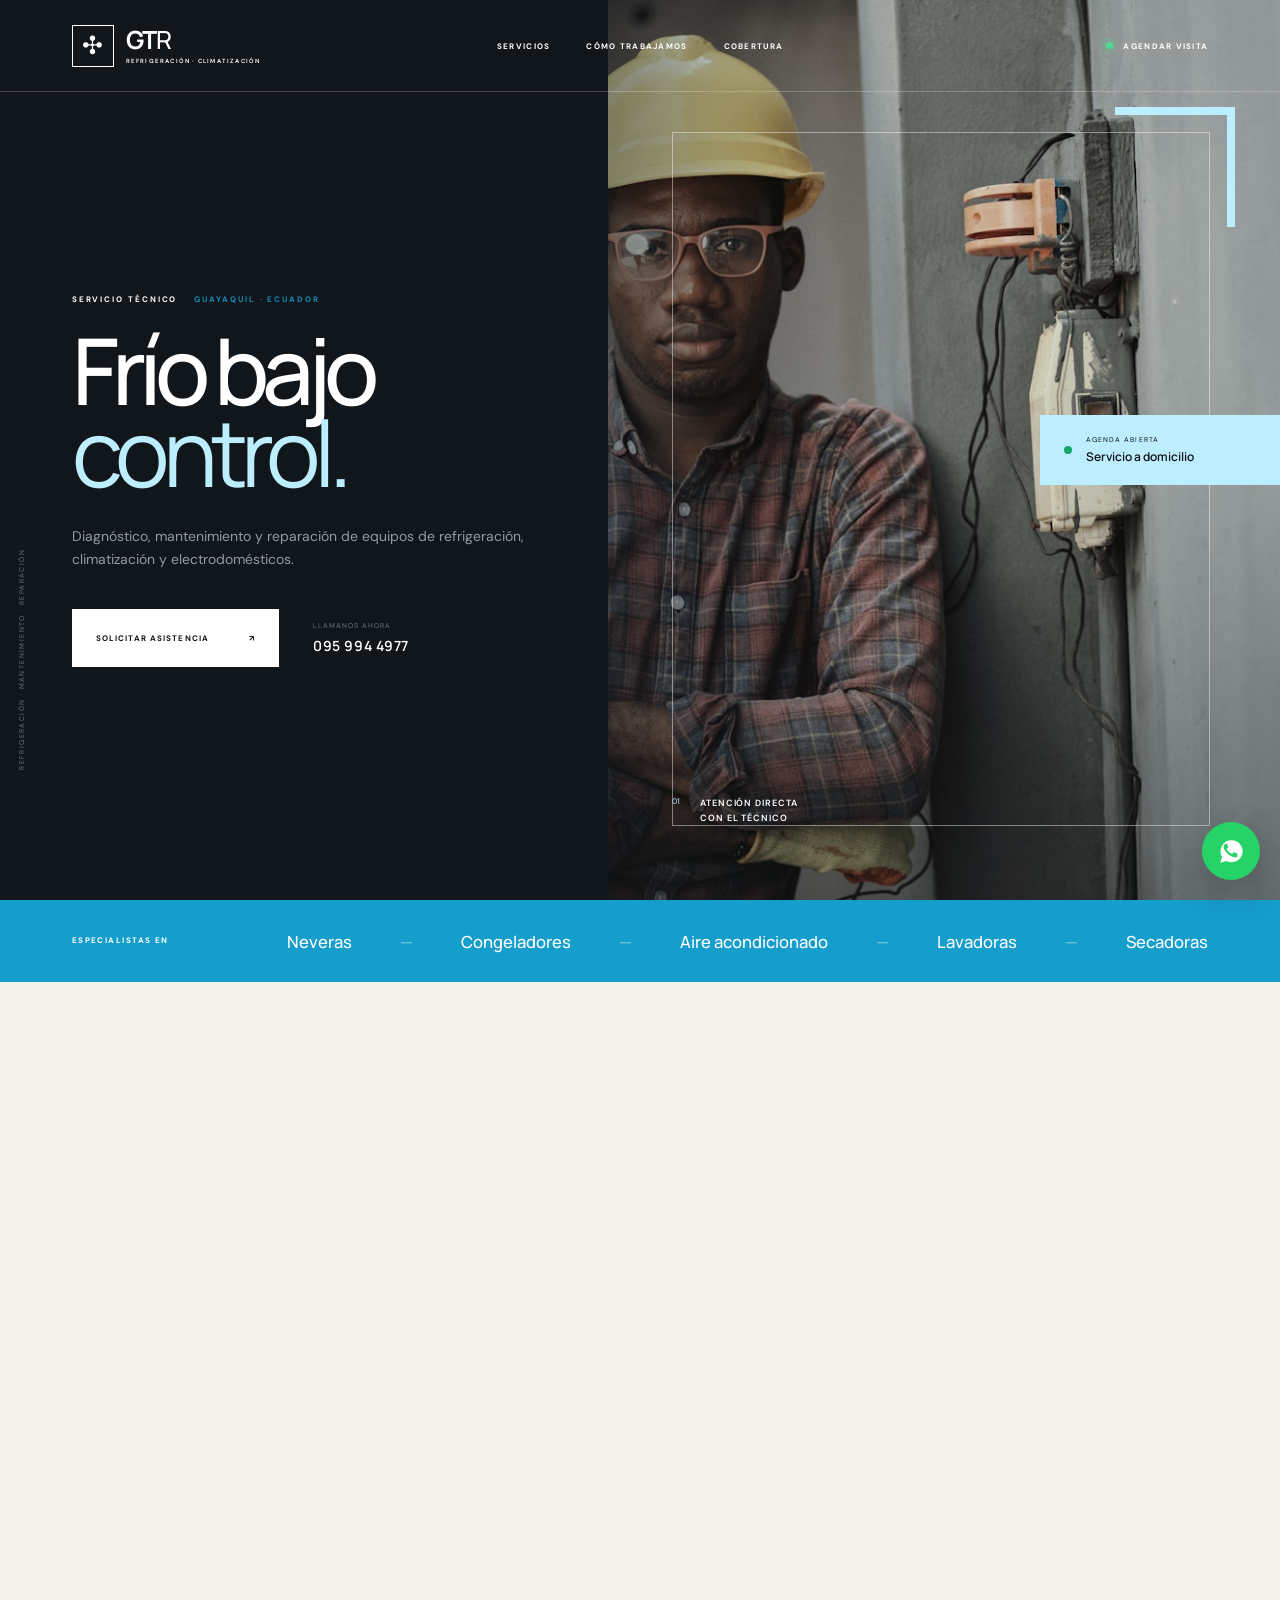
==== commit 6903f089: "Harden the responsive service experience. Reduce mobile layout and rendering pressure while preservi" ====
--- a/index.html
+++ b/index.html
@@ -30,7 +30,7 @@
           </div>
         </div>
         <div class="hero-visual">
-          <img src="assets/technical-work.jpg" alt="Técnico profesional durante una visita de servicio">
+          <img src="assets/technical-work.jpg" alt="Técnico profesional durante una visita de servicio" fetchpriority="high" decoding="async">
           <span class="frame frame-one"></span><span class="frame frame-two"></span>
           <div class="availability"><i></i><span><small>Agenda abierta</small><strong>Servicio a domicilio</strong></span></div>
           <div class="hero-label"><span>01</span><p>Atención directa<br>con el técnico</p></div>
@@ -66,7 +66,7 @@
 
       <section class="expertise">
         <div class="expertise-image">
-          <img src="assets/hero-tech.jpg" alt="Planificación y herramientas de trabajo técnico">
+          <img src="assets/hero-tech.jpg" alt="Planificación y herramientas de trabajo técnico" loading="lazy" decoding="async">
           <span>Precisión / Experiencia / Respuesta</span>
         </div>
         <div class="expertise-copy">
--- a/styles.css
+++ b/styles.css
@@ -3,7 +3,7 @@
 :root{--ink:#101417;--paper:#f4f3ee;--white:#fbfbf8;--blue:#159dcc;--ice:#bdeeff;--line:rgba(16,20,23,.16);--muted:#687075;--pad:clamp(22px,5.6vw,92px);--display:Manrope,Arial,sans-serif;--body:"DM Sans",Arial,sans-serif}
 *{box-sizing:border-box}html{scroll-behavior:smooth}body{margin:0;color:var(--ink);background:var(--paper);font-family:var(--body);-webkit-font-smoothing:antialiased}a{color:inherit;text-decoration:none}img{display:block;max-width:100%}p{line-height:1.65}.site-header{position:absolute;z-index:20;inset:0 0 auto;display:grid;grid-template-columns:1fr auto 1fr;align-items:center;height:92px;padding:0 var(--pad);border-bottom:1px solid rgba(255,255,255,.22);color:#fff}.brand{display:flex;align-items:center;gap:12px;width:max-content}.brand-symbol{display:grid;width:42px;height:42px;place-items:center;border:1px solid currentColor;font-size:25px}.brand-name{font:500 25px/1 var(--display);letter-spacing:-.06em}.brand-name strong{font-weight:700}.brand-name small{display:block;margin-top:6px;font:600 6px/1 var(--body);letter-spacing:.2em;text-transform:uppercase}.site-header nav{display:flex;gap:36px;font-size:8px;font-weight:700;letter-spacing:.16em;text-transform:uppercase}.site-header nav a{transition:opacity .2s}.site-header nav a:hover{opacity:.55}.nav-cta{justify-self:end;display:flex;align-items:center;gap:10px;font-size:8px;font-weight:700;letter-spacing:.16em;text-transform:uppercase}.status-dot{width:7px;height:7px;border-radius:50%;background:#4edd94;box-shadow:0 0 0 5px rgba(78,221,148,.14)}
 .hero{position:relative;display:grid;grid-template-columns:.95fr 1.05fr;min-height:900px;overflow:hidden;color:#fff;background:#11161b}.hero-copy{display:flex;flex-direction:column;justify-content:center;padding:145px 5vw 85px var(--pad)}.kicker{margin:0 0 24px;color:#158bb7;font-size:8px;font-weight:700;letter-spacing:.24em;text-transform:uppercase}.kicker span{margin-right:13px;color:#fff}.hero h1,.section h2,.expertise h2,.coverage h2,.final-cta h2{margin:0;font:500 clamp(60px,7.2vw,118px)/.88 var(--display);letter-spacing:-.075em}.hero h1 em,.expertise h2 em{color:var(--ice);font-style:normal;font-weight:400}.lead{max-width:540px;margin:32px 0 0;color:#929ba0;font-size:14px}.hero-actions{display:flex;align-items:center;gap:34px;margin-top:38px}.button{display:inline-flex;min-height:58px;align-items:center;justify-content:space-between;gap:40px;padding:0 24px;font-size:8px;font-weight:700;letter-spacing:.14em;text-transform:uppercase}.button-dark{color:#101417;background:#fff}.phone-link small,.phone-link strong{display:block}.phone-link small{margin-bottom:6px;color:#697379;font-size:7px;letter-spacing:.14em;text-transform:uppercase}.phone-link strong{font:600 14px var(--display);letter-spacing:.04em}.hero-visual{position:relative;min-width:0;overflow:hidden}.hero-visual:after{content:"";position:absolute;inset:0;background:linear-gradient(90deg,rgba(17,22,27,.42),transparent 34%),linear-gradient(0deg,rgba(17,22,27,.25),transparent 50%)}.hero-visual>img{width:100%;height:100%;object-fit:cover;filter:saturate(.72) contrast(1.04)}.frame{position:absolute;z-index:2;pointer-events:none}.frame-one{inset:132px 70px 74px 64px;border:1px solid rgba(255,255,255,.43)}.frame-two{right:45px;top:107px;width:120px;height:120px;border-top:8px solid var(--ice);border-right:8px solid var(--ice)}.availability{position:absolute;z-index:3;right:0;top:50%;display:flex;align-items:center;gap:14px;width:240px;padding:20px 24px;color:var(--ink);background:var(--ice);transform:translateY(-50%)}.availability i{width:8px;height:8px;border-radius:50%;background:#18a66c}.availability small,.availability strong{display:block}.availability small{margin-bottom:4px;font-size:7px;letter-spacing:.15em;text-transform:uppercase}.availability strong{font:600 12px var(--display)}.hero-label{position:absolute;z-index:3;left:64px;bottom:74px;display:flex;gap:20px;align-items:flex-start}.hero-label span{color:var(--ice);font-size:8px}.hero-label p{margin:0;color:#fff;font-size:9px;font-weight:600;letter-spacing:.1em;text-transform:uppercase}.hero-side{position:absolute;left:16px;bottom:130px;margin:0;color:#667078;font-size:7px;letter-spacing:.2em;text-transform:uppercase;writing-mode:vertical-rl;transform:rotate(180deg)}
-.trust-bar{display:grid;grid-template-columns:180px 1fr;gap:35px;align-items:center;min-height:82px;padding:15px var(--pad);overflow:hidden;color:#fff;background:var(--blue)}.trust-bar p{margin:0;font-size:8px;font-weight:700;letter-spacing:.18em;text-transform:uppercase}.trust-bar div{display:flex;justify-content:space-between;gap:24px;white-space:nowrap;font:500 clamp(12px,1.3vw,17px) var(--display)}.trust-bar i{color:#6ec5e3;font-style:normal}
+.trust-bar{display:grid;grid-template-columns:180px 1fr;gap:35px;align-items:center;min-height:82px;padding:15px var(--pad);overflow:hidden;color:#fff;background:var(--blue)}.trust-bar p{margin:0;font-size:8px;font-weight:700;letter-spacing:.18em;text-transform:uppercase}.trust-bar div{display:flex;justify-content:space-between;gap:24px;white-space:nowrap;font:500 clamp(12px,1.3vw,17px) var(--display)}.trust-bar i{color:#6ec5e3;font-style:normal}.intro,.services,.expertise,.method,.coverage,.final-cta,footer{content-visibility:auto;contain-intrinsic-size:auto 800px}
 .section{padding:clamp(95px,11vw,165px) var(--pad)}.intro{display:grid;grid-template-columns:170px 1fr 330px;align-items:end;gap:45px}.section-index{align-self:start;color:#92999b;font-size:7px;font-weight:700;letter-spacing:.18em;text-transform:uppercase}.intro-main h2,.method h2{font-size:clamp(48px,5.8vw,88px);line-height:.94}.intro-note{margin:0;color:var(--muted);font-size:13px}
 .services{padding:0 var(--pad) clamp(100px,12vw,180px)}.service-row{display:grid;grid-template-columns:80px 1fr 58px;align-items:center;min-height:175px;border-top:1px solid var(--line);transition:padding .3s,background .3s}.service-row:last-child{border-bottom:1px solid var(--line)}.service-row:hover{padding-left:25px;background:var(--white)}.service-no{color:#90989b;font-size:8px;font-weight:700}.service-row h3{margin:0;font:500 clamp(31px,4vw,58px) var(--display);letter-spacing:-.055em}.service-row p{margin:7px 0 0;color:var(--muted);font-size:10px;letter-spacing:.02em}.service-row b{display:grid;width:48px;height:48px;place-items:center;border:1px solid var(--line);border-radius:50%;font-weight:400}
 .expertise{display:grid;grid-template-columns:1.05fr .95fr;min-height:800px;color:#fff;background:#11161b}.expertise-image{position:relative;overflow:hidden}.expertise-image:after{content:"";position:absolute;inset:0;background:linear-gradient(0deg,rgba(17,22,27,.48),transparent 45%)}.expertise-image img{width:100%;height:100%;object-fit:cover;filter:grayscale(.2) saturate(.65)}.expertise-image>span{position:absolute;z-index:2;left:45px;bottom:38px;color:#fff;font-size:7px;font-weight:700;letter-spacing:.18em;text-transform:uppercase}.expertise-copy{display:flex;flex-direction:column;justify-content:center;padding:clamp(60px,7vw,115px)}.expertise-copy .section-index{margin-bottom:85px;color:#616b71}.expertise h2{font-size:clamp(46px,5.2vw,80px);line-height:.95}.expertise-copy>p:not(.kicker){max-width:450px;margin:30px 0;color:#818c92;font-size:13px}.technician{display:flex;align-items:center;gap:15px;margin-top:25px;padding-top:25px;border-top:1px solid rgba(255,255,255,.13)}.technician>span{display:grid;width:48px;height:48px;place-items:center;color:#101417;background:var(--ice);font:700 14px var(--display)}.technician strong,.technician small{display:block}.technician strong{font-size:10px}.technician small{margin-top:4px;color:#667178;font-size:7px;letter-spacing:.1em;text-transform:uppercase}
@@ -11,4 +11,7 @@
 .coverage{display:grid;grid-template-columns:1fr 1fr;min-height:720px;background:#e5eef0}.coverage-copy{display:flex;flex-direction:column;justify-content:center;padding:clamp(60px,7vw,110px) var(--pad)}.coverage-copy .section-index{margin-bottom:70px}.coverage h2{font-size:clamp(48px,5.8vw,88px);line-height:.94}.coverage-copy>p:not(.kicker){max-width:410px;margin:28px 0;color:var(--muted);font-size:12px}.zones{display:flex;flex-wrap:wrap;gap:7px;max-width:560px}.zones span{padding:9px 11px;border:1px solid rgba(16,20,23,.18);font-size:7px;font-weight:700;letter-spacing:.1em;text-transform:uppercase}.coverage-map{position:relative;overflow:hidden;background:#159dcc}.map-grid{position:absolute;inset:0;background-image:linear-gradient(rgba(255,255,255,.1) 1px,transparent 1px),linear-gradient(90deg,rgba(255,255,255,.1) 1px,transparent 1px);background-size:55px 55px}.map-ring{position:absolute;left:50%;top:50%;border:1px solid rgba(255,255,255,.35);border-radius:50%;transform:translate(-50%,-50%)}.r1{width:220px;height:220px}.r2{width:430px;height:430px}.r3{width:650px;height:650px}.map-pin{position:absolute;left:50%;top:50%;display:flex;flex-direction:column;align-items:center;transform:translate(-50%,-50%)}.map-pin i{width:13px;height:13px;border:3px solid #fff;border-radius:50%;background:#101417;box-shadow:0 0 0 15px rgba(255,255,255,.18)}.map-pin strong{margin-top:26px;color:#fff;font:700 22px var(--display)}.map-pin small{margin-top:3px;color:#a7e7f8;font-size:7px;letter-spacing:.2em;text-transform:uppercase}
 .final-cta{padding:clamp(100px,13vw,190px) var(--pad);text-align:center;color:#fff;background:#101417}.final-cta .kicker{color:var(--ice)}.final-cta h2{font-size:clamp(90px,15vw,240px);line-height:.82}.final-cta>a{display:flex;align-items:center;justify-content:space-between;width:min(520px,100%);margin:65px auto 0;padding:20px 0;border-top:1px solid rgba(255,255,255,.35);border-bottom:1px solid rgba(255,255,255,.35);font-size:8px;font-weight:700;letter-spacing:.15em;text-transform:uppercase}.final-cta>a b{font-size:19px;font-weight:400}
 footer{display:grid;grid-template-columns:1fr auto auto;align-items:center;gap:80px;padding:45px var(--pad);color:#fff;background:#0a0d0f;border-top:1px solid rgba(255,255,255,.1)}footer p{margin:0;color:#626c72;font-size:7px;line-height:1.8;letter-spacing:.12em;text-transform:uppercase}.whatsapp-float{position:fixed;z-index:30;right:20px;bottom:20px;display:grid;width:58px;height:58px;place-items:center;border-radius:50%;background:#25d366;box-shadow:0 12px 35px rgba(0,0,0,.22);transition:transform .2s}.whatsapp-float:hover{transform:scale(1.07)}.whatsapp-float svg{width:27px;fill:#fff}
-@media(max-width:900px){.site-header{grid-template-columns:1fr auto}.site-header nav{display:none}.hero{grid-template-columns:1fr;min-height:0}.hero-copy{min-height:780px;padding-top:145px}.hero-visual{min-height:670px}.trust-bar{grid-template-columns:1fr}.trust-bar p{display:none}.intro{grid-template-columns:1fr}.intro .section-index{margin-bottom:30px}.intro-note{max-width:480px}.expertise,.method,.coverage{grid-template-columns:1fr}.expertise-image{min-height:650px}.expertise-copy{min-height:650px}.method{gap:70px}.coverage-map{min-height:600px}footer{grid-template-columns:1fr auto}footer p:last-child{display:none}}@media(max-width:560px){.site-header{height:75px}.brand-symbol{width:35px;height:35px;font-size:20px}.brand-name{font-size:20px}.nav-cta{font-size:7px}.hero-copy{min-height:700px;padding:120px 22px 65px}.hero h1{font-size:62px}.lead{font-size:13px}.hero-actions{align-items:flex-start;flex-direction:column}.button{width:100%}.hero-visual{min-height:520px}.frame-one{inset:40px 22px}.frame-two{right:10px;top:20px}.availability{right:0;top:auto;bottom:0;width:230px;transform:none}.hero-label{left:42px;bottom:45px}.hero-side{display:none}.trust-bar{min-height:65px;padding-left:22px}.trust-bar div{justify-content:flex-start}.intro{padding-top:80px;padding-bottom:80px}.service-row{grid-template-columns:40px 1fr 36px;min-height:155px}.service-row h3{font-size:30px}.service-row p{font-size:9px}.service-row b{width:34px;height:34px}.expertise-image{min-height:470px}.expertise-copy{min-height:600px;padding:70px 22px}.expertise-copy .section-index,.method-heading .section-index,.coverage-copy .section-index{margin-bottom:50px}.method{padding-top:80px;padding-bottom:80px}.coverage-copy{padding:75px 22px}.coverage-map{min-height:480px}.final-cta{padding:100px 22px}.final-cta h2{font-size:82px}.final-cta>a{margin-top:45px}footer{grid-template-columns:1fr}footer p{display:none}.whatsapp-float{right:15px;bottom:15px;width:53px;height:53px}}@media(prefers-reduced-motion:reduce){html{scroll-behavior:auto}.service-row,.whatsapp-float{transition:none}}
+@media(max-width:900px){.site-header{grid-template-columns:1fr auto}.site-header nav{display:none}.hero{grid-template-columns:1fr;min-height:0}.hero-copy{min-height:650px;padding-top:125px}.hero-visual{min-height:520px}.hero-visual>img,.expertise-image img{filter:none}.trust-bar{grid-template-columns:1fr}.trust-bar p{display:none}.intro{grid-template-columns:1fr}.intro .section-index{margin-bottom:30px}.intro-note{max-width:480px}.expertise,.method,.coverage{grid-template-columns:1fr}.expertise-image{min-height:520px}.expertise-copy{min-height:570px}.method{gap:70px}.coverage-map{min-height:480px}footer{grid-template-columns:1fr auto}footer p:last-child{display:none}}
+@media(max-width:560px){.site-header{height:75px}.brand-symbol{width:35px;height:35px;font-size:20px}.brand-name{font-size:20px}.nav-cta{font-size:7px}.hero-copy{min-height:620px;padding:105px 22px 55px}.hero h1{font-size:clamp(52px,16vw,62px)}.lead{font-size:12px}.hero-actions{align-items:flex-start;flex-direction:column;width:100%}.button{width:100%}.hero-visual{min-height:430px}.frame-one{inset:28px 18px}.frame-two{right:8px;top:16px;width:82px;height:82px}.availability{right:0;top:auto;bottom:0;width:220px;padding:16px 20px;transform:none}.hero-label{left:35px;bottom:35px}.hero-side{display:none}.trust-bar{min-height:60px;padding-left:22px}.trust-bar div{justify-content:flex-start}.intro{padding-top:75px;padding-bottom:75px}.service-row{grid-template-columns:38px 1fr 34px;min-height:145px}.service-row h3{font-size:clamp(26px,8vw,30px)}.service-row p{font-size:8px;line-height:1.5}.service-row b{width:32px;height:32px}.expertise-image{min-height:420px}.expertise-copy{min-height:560px;padding:65px 22px}.expertise-copy .section-index,.method-heading .section-index,.coverage-copy .section-index{margin-bottom:45px}.method{padding-top:75px;padding-bottom:75px}.method li{grid-template-columns:40px 1fr}.coverage-copy{padding:70px 22px}.coverage-map{min-height:400px}.r3{width:520px;height:520px}.final-cta{padding:90px 22px}.final-cta h2{font-size:clamp(62px,22vw,82px)}.final-cta>a{margin-top:40px}footer{grid-template-columns:1fr}footer p{display:none}.whatsapp-float{right:15px;bottom:15px;width:53px;height:53px}}
+@media(max-width:380px){.brand-name small{display:none}.nav-cta{max-width:105px}.hero-copy{min-height:590px;padding-top:95px}.hero h1{font-size:50px}.lead{margin-top:24px}.hero-actions{margin-top:28px}.button{min-height:52px}.hero-visual{min-height:390px}.service-row{grid-template-columns:30px 1fr 30px}.service-row h3{font-size:25px}.service-row b{width:28px;height:28px}.expertise-copy{min-height:530px}.coverage h2{font-size:44px}.zones span{padding:8px;font-size:6px}}
+@media(prefers-reduced-motion:reduce){html{scroll-behavior:auto}.service-row,.whatsapp-float{transition:none}}
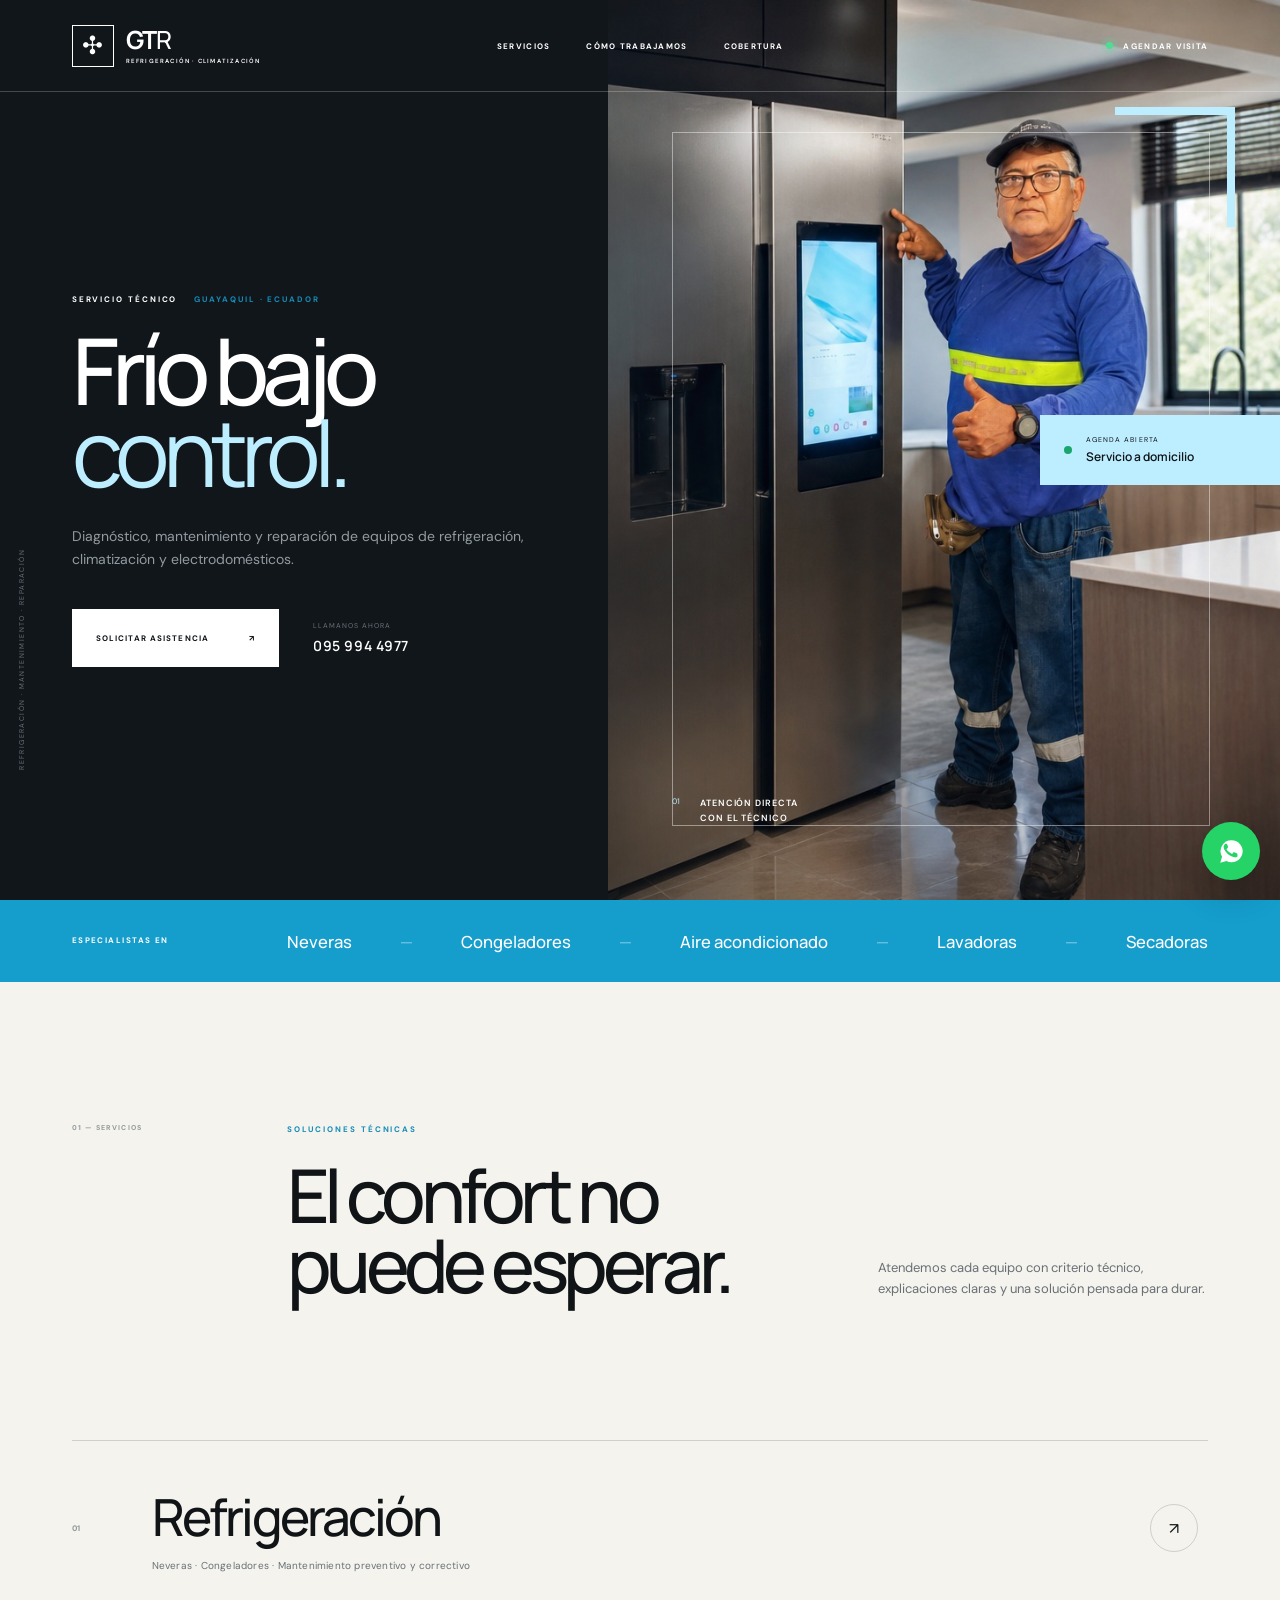
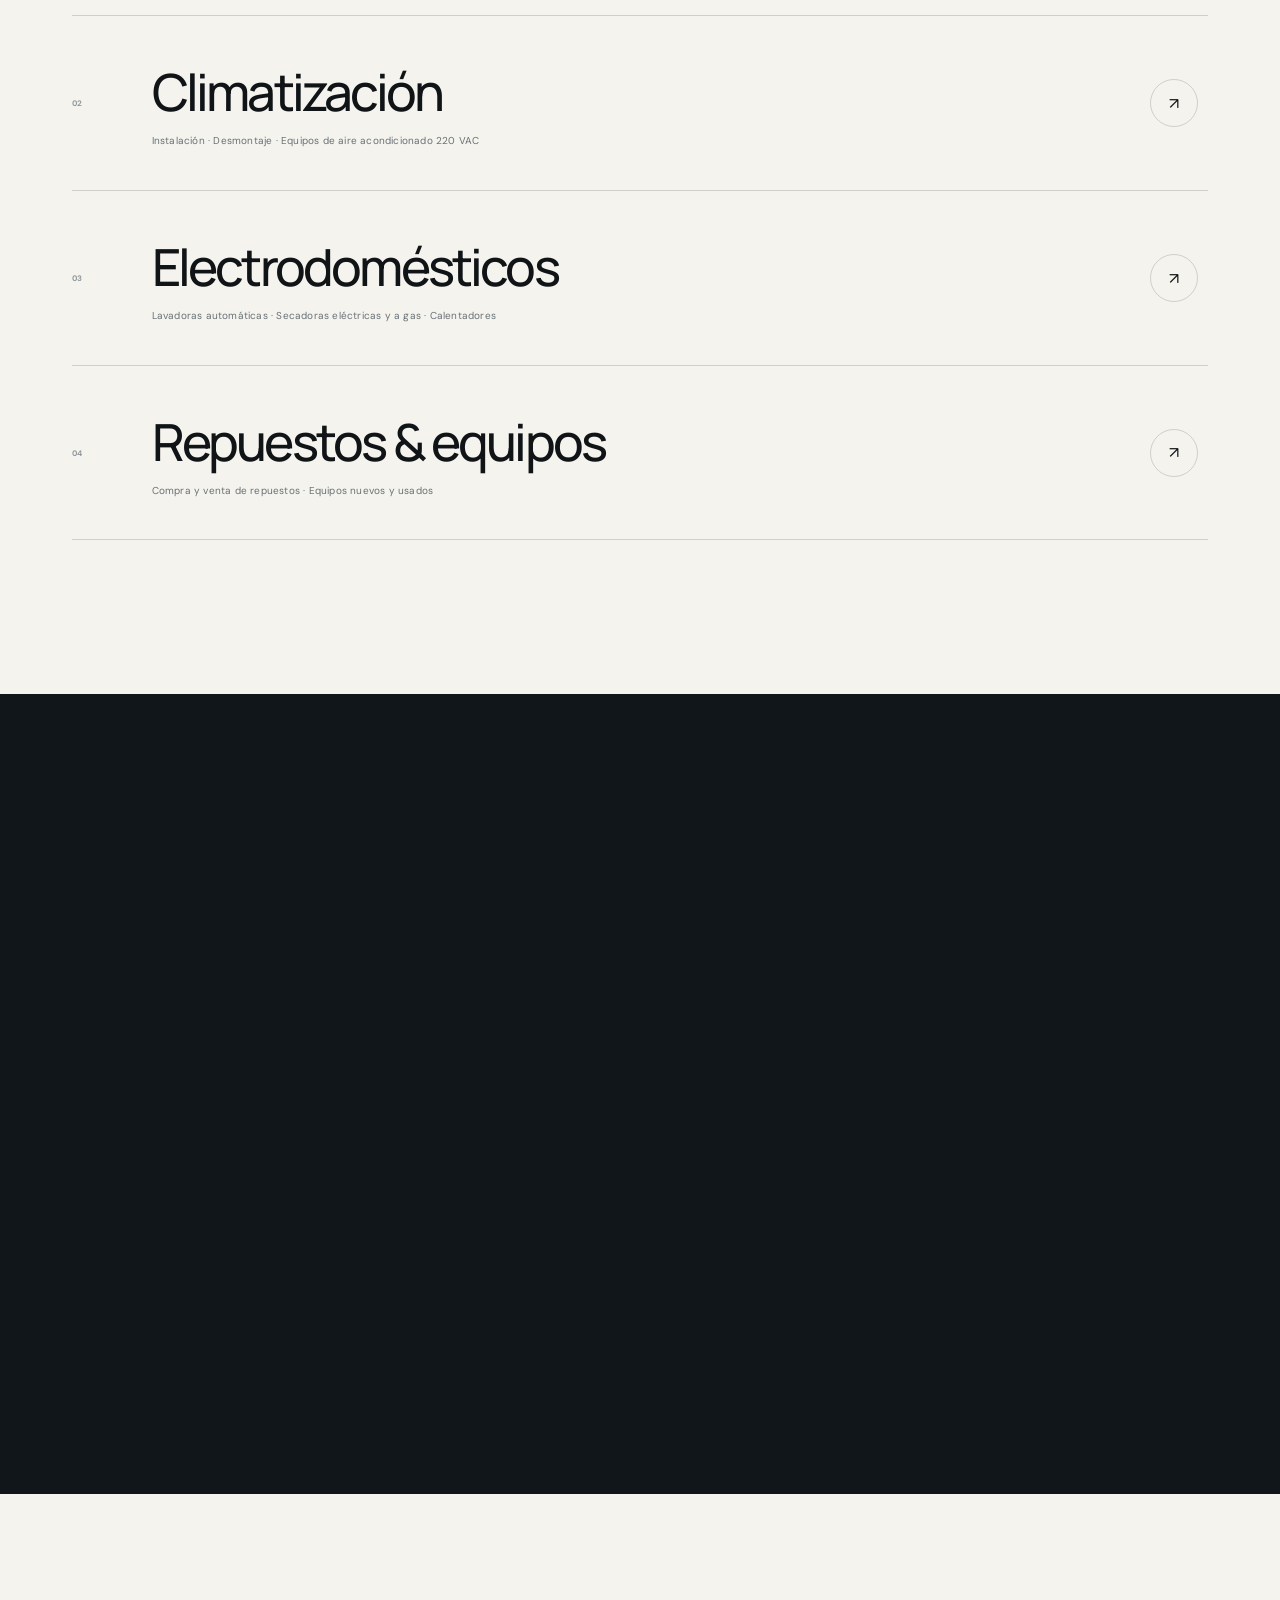
==== commit 134f57c5: "Personalize the hero with Gustavo's image. Replace the generic technician photography with an optimi" ====
--- a/index.html
+++ b/index.html
@@ -30,7 +30,7 @@
           </div>
         </div>
         <div class="hero-visual">
-          <img src="assets/technical-work.jpg" alt="Técnico profesional durante una visita de servicio" fetchpriority="high" decoding="async">
+          <img src="assets/hero-gustavo-crop.jpg" alt="Técnico Gustavo Torres junto a una refrigeradora" fetchpriority="high" decoding="async">
           <span class="frame frame-one"></span><span class="frame frame-two"></span>
           <div class="availability"><i></i><span><small>Agenda abierta</small><strong>Servicio a domicilio</strong></span></div>
           <div class="hero-label"><span>01</span><p>Atención directa<br>con el técnico</p></div>
--- a/styles.css
+++ b/styles.css
@@ -2,7 +2,7 @@
 
 :root{--ink:#101417;--paper:#f4f3ee;--white:#fbfbf8;--blue:#159dcc;--ice:#bdeeff;--line:rgba(16,20,23,.16);--muted:#687075;--pad:clamp(22px,5.6vw,92px);--display:Manrope,Arial,sans-serif;--body:"DM Sans",Arial,sans-serif}
 *{box-sizing:border-box}html{scroll-behavior:smooth}body{margin:0;color:var(--ink);background:var(--paper);font-family:var(--body);-webkit-font-smoothing:antialiased}a{color:inherit;text-decoration:none}img{display:block;max-width:100%}p{line-height:1.65}.site-header{position:absolute;z-index:20;inset:0 0 auto;display:grid;grid-template-columns:1fr auto 1fr;align-items:center;height:92px;padding:0 var(--pad);border-bottom:1px solid rgba(255,255,255,.22);color:#fff}.brand{display:flex;align-items:center;gap:12px;width:max-content}.brand-symbol{display:grid;width:42px;height:42px;place-items:center;border:1px solid currentColor;font-size:25px}.brand-name{font:500 25px/1 var(--display);letter-spacing:-.06em}.brand-name strong{font-weight:700}.brand-name small{display:block;margin-top:6px;font:600 6px/1 var(--body);letter-spacing:.2em;text-transform:uppercase}.site-header nav{display:flex;gap:36px;font-size:8px;font-weight:700;letter-spacing:.16em;text-transform:uppercase}.site-header nav a{transition:opacity .2s}.site-header nav a:hover{opacity:.55}.nav-cta{justify-self:end;display:flex;align-items:center;gap:10px;font-size:8px;font-weight:700;letter-spacing:.16em;text-transform:uppercase}.status-dot{width:7px;height:7px;border-radius:50%;background:#4edd94;box-shadow:0 0 0 5px rgba(78,221,148,.14)}
-.hero{position:relative;display:grid;grid-template-columns:.95fr 1.05fr;min-height:900px;overflow:hidden;color:#fff;background:#11161b}.hero-copy{display:flex;flex-direction:column;justify-content:center;padding:145px 5vw 85px var(--pad)}.kicker{margin:0 0 24px;color:#158bb7;font-size:8px;font-weight:700;letter-spacing:.24em;text-transform:uppercase}.kicker span{margin-right:13px;color:#fff}.hero h1,.section h2,.expertise h2,.coverage h2,.final-cta h2{margin:0;font:500 clamp(60px,7.2vw,118px)/.88 var(--display);letter-spacing:-.075em}.hero h1 em,.expertise h2 em{color:var(--ice);font-style:normal;font-weight:400}.lead{max-width:540px;margin:32px 0 0;color:#929ba0;font-size:14px}.hero-actions{display:flex;align-items:center;gap:34px;margin-top:38px}.button{display:inline-flex;min-height:58px;align-items:center;justify-content:space-between;gap:40px;padding:0 24px;font-size:8px;font-weight:700;letter-spacing:.14em;text-transform:uppercase}.button-dark{color:#101417;background:#fff}.phone-link small,.phone-link strong{display:block}.phone-link small{margin-bottom:6px;color:#697379;font-size:7px;letter-spacing:.14em;text-transform:uppercase}.phone-link strong{font:600 14px var(--display);letter-spacing:.04em}.hero-visual{position:relative;min-width:0;overflow:hidden}.hero-visual:after{content:"";position:absolute;inset:0;background:linear-gradient(90deg,rgba(17,22,27,.42),transparent 34%),linear-gradient(0deg,rgba(17,22,27,.25),transparent 50%)}.hero-visual>img{width:100%;height:100%;object-fit:cover;filter:saturate(.72) contrast(1.04)}.frame{position:absolute;z-index:2;pointer-events:none}.frame-one{inset:132px 70px 74px 64px;border:1px solid rgba(255,255,255,.43)}.frame-two{right:45px;top:107px;width:120px;height:120px;border-top:8px solid var(--ice);border-right:8px solid var(--ice)}.availability{position:absolute;z-index:3;right:0;top:50%;display:flex;align-items:center;gap:14px;width:240px;padding:20px 24px;color:var(--ink);background:var(--ice);transform:translateY(-50%)}.availability i{width:8px;height:8px;border-radius:50%;background:#18a66c}.availability small,.availability strong{display:block}.availability small{margin-bottom:4px;font-size:7px;letter-spacing:.15em;text-transform:uppercase}.availability strong{font:600 12px var(--display)}.hero-label{position:absolute;z-index:3;left:64px;bottom:74px;display:flex;gap:20px;align-items:flex-start}.hero-label span{color:var(--ice);font-size:8px}.hero-label p{margin:0;color:#fff;font-size:9px;font-weight:600;letter-spacing:.1em;text-transform:uppercase}.hero-side{position:absolute;left:16px;bottom:130px;margin:0;color:#667078;font-size:7px;letter-spacing:.2em;text-transform:uppercase;writing-mode:vertical-rl;transform:rotate(180deg)}
+.hero{position:relative;display:grid;grid-template-columns:.95fr 1.05fr;min-height:900px;overflow:hidden;color:#fff;background:#11161b}.hero-copy{display:flex;flex-direction:column;justify-content:center;padding:145px 5vw 85px var(--pad)}.kicker{margin:0 0 24px;color:#158bb7;font-size:8px;font-weight:700;letter-spacing:.24em;text-transform:uppercase}.kicker span{margin-right:13px;color:#fff}.hero h1,.section h2,.expertise h2,.coverage h2,.final-cta h2{margin:0;font:500 clamp(60px,7.2vw,118px)/.88 var(--display);letter-spacing:-.075em}.hero h1 em,.expertise h2 em{color:var(--ice);font-style:normal;font-weight:400}.lead{max-width:540px;margin:32px 0 0;color:#929ba0;font-size:14px}.hero-actions{display:flex;align-items:center;gap:34px;margin-top:38px}.button{display:inline-flex;min-height:58px;align-items:center;justify-content:space-between;gap:40px;padding:0 24px;font-size:8px;font-weight:700;letter-spacing:.14em;text-transform:uppercase}.button-dark{color:#101417;background:#fff}.phone-link small,.phone-link strong{display:block}.phone-link small{margin-bottom:6px;color:#697379;font-size:7px;letter-spacing:.14em;text-transform:uppercase}.phone-link strong{font:600 14px var(--display);letter-spacing:.04em}.hero-visual{position:relative;min-width:0;overflow:hidden}.hero-visual:after{content:"";position:absolute;inset:0;background:linear-gradient(90deg,rgba(17,22,27,.42),transparent 34%),linear-gradient(0deg,rgba(17,22,27,.25),transparent 50%)}.hero-visual>img{width:100%;height:100%;object-fit:cover;object-position:55% center;filter:saturate(.9) contrast(1.02)}.frame{position:absolute;z-index:2;pointer-events:none}.frame-one{inset:132px 70px 74px 64px;border:1px solid rgba(255,255,255,.43)}.frame-two{right:45px;top:107px;width:120px;height:120px;border-top:8px solid var(--ice);border-right:8px solid var(--ice)}.availability{position:absolute;z-index:3;right:0;top:50%;display:flex;align-items:center;gap:14px;width:240px;padding:20px 24px;color:var(--ink);background:var(--ice);transform:translateY(-50%)}.availability i{width:8px;height:8px;border-radius:50%;background:#18a66c}.availability small,.availability strong{display:block}.availability small{margin-bottom:4px;font-size:7px;letter-spacing:.15em;text-transform:uppercase}.availability strong{font:600 12px var(--display)}.hero-label{position:absolute;z-index:3;left:64px;bottom:74px;display:flex;gap:20px;align-items:flex-start}.hero-label span{color:var(--ice);font-size:8px}.hero-label p{margin:0;color:#fff;font-size:9px;font-weight:600;letter-spacing:.1em;text-transform:uppercase}.hero-side{position:absolute;left:16px;bottom:130px;margin:0;color:#667078;font-size:7px;letter-spacing:.2em;text-transform:uppercase;writing-mode:vertical-rl;transform:rotate(180deg)}
 .trust-bar{display:grid;grid-template-columns:180px 1fr;gap:35px;align-items:center;min-height:82px;padding:15px var(--pad);overflow:hidden;color:#fff;background:var(--blue)}.trust-bar p{margin:0;font-size:8px;font-weight:700;letter-spacing:.18em;text-transform:uppercase}.trust-bar div{display:flex;justify-content:space-between;gap:24px;white-space:nowrap;font:500 clamp(12px,1.3vw,17px) var(--display)}.trust-bar i{color:#6ec5e3;font-style:normal}.intro,.services,.expertise,.method,.coverage,.final-cta,footer{content-visibility:auto;contain-intrinsic-size:auto 800px}
 .section{padding:clamp(95px,11vw,165px) var(--pad)}.intro{display:grid;grid-template-columns:170px 1fr 330px;align-items:end;gap:45px}.section-index{align-self:start;color:#92999b;font-size:7px;font-weight:700;letter-spacing:.18em;text-transform:uppercase}.intro-main h2,.method h2{font-size:clamp(48px,5.8vw,88px);line-height:.94}.intro-note{margin:0;color:var(--muted);font-size:13px}
 .services{padding:0 var(--pad) clamp(100px,12vw,180px)}.service-row{display:grid;grid-template-columns:80px 1fr 58px;align-items:center;min-height:175px;border-top:1px solid var(--line);transition:padding .3s,background .3s}.service-row:last-child{border-bottom:1px solid var(--line)}.service-row:hover{padding-left:25px;background:var(--white)}.service-no{color:#90989b;font-size:8px;font-weight:700}.service-row h3{margin:0;font:500 clamp(31px,4vw,58px) var(--display);letter-spacing:-.055em}.service-row p{margin:7px 0 0;color:var(--muted);font-size:10px;letter-spacing:.02em}.service-row b{display:grid;width:48px;height:48px;place-items:center;border:1px solid var(--line);border-radius:50%;font-weight:400}
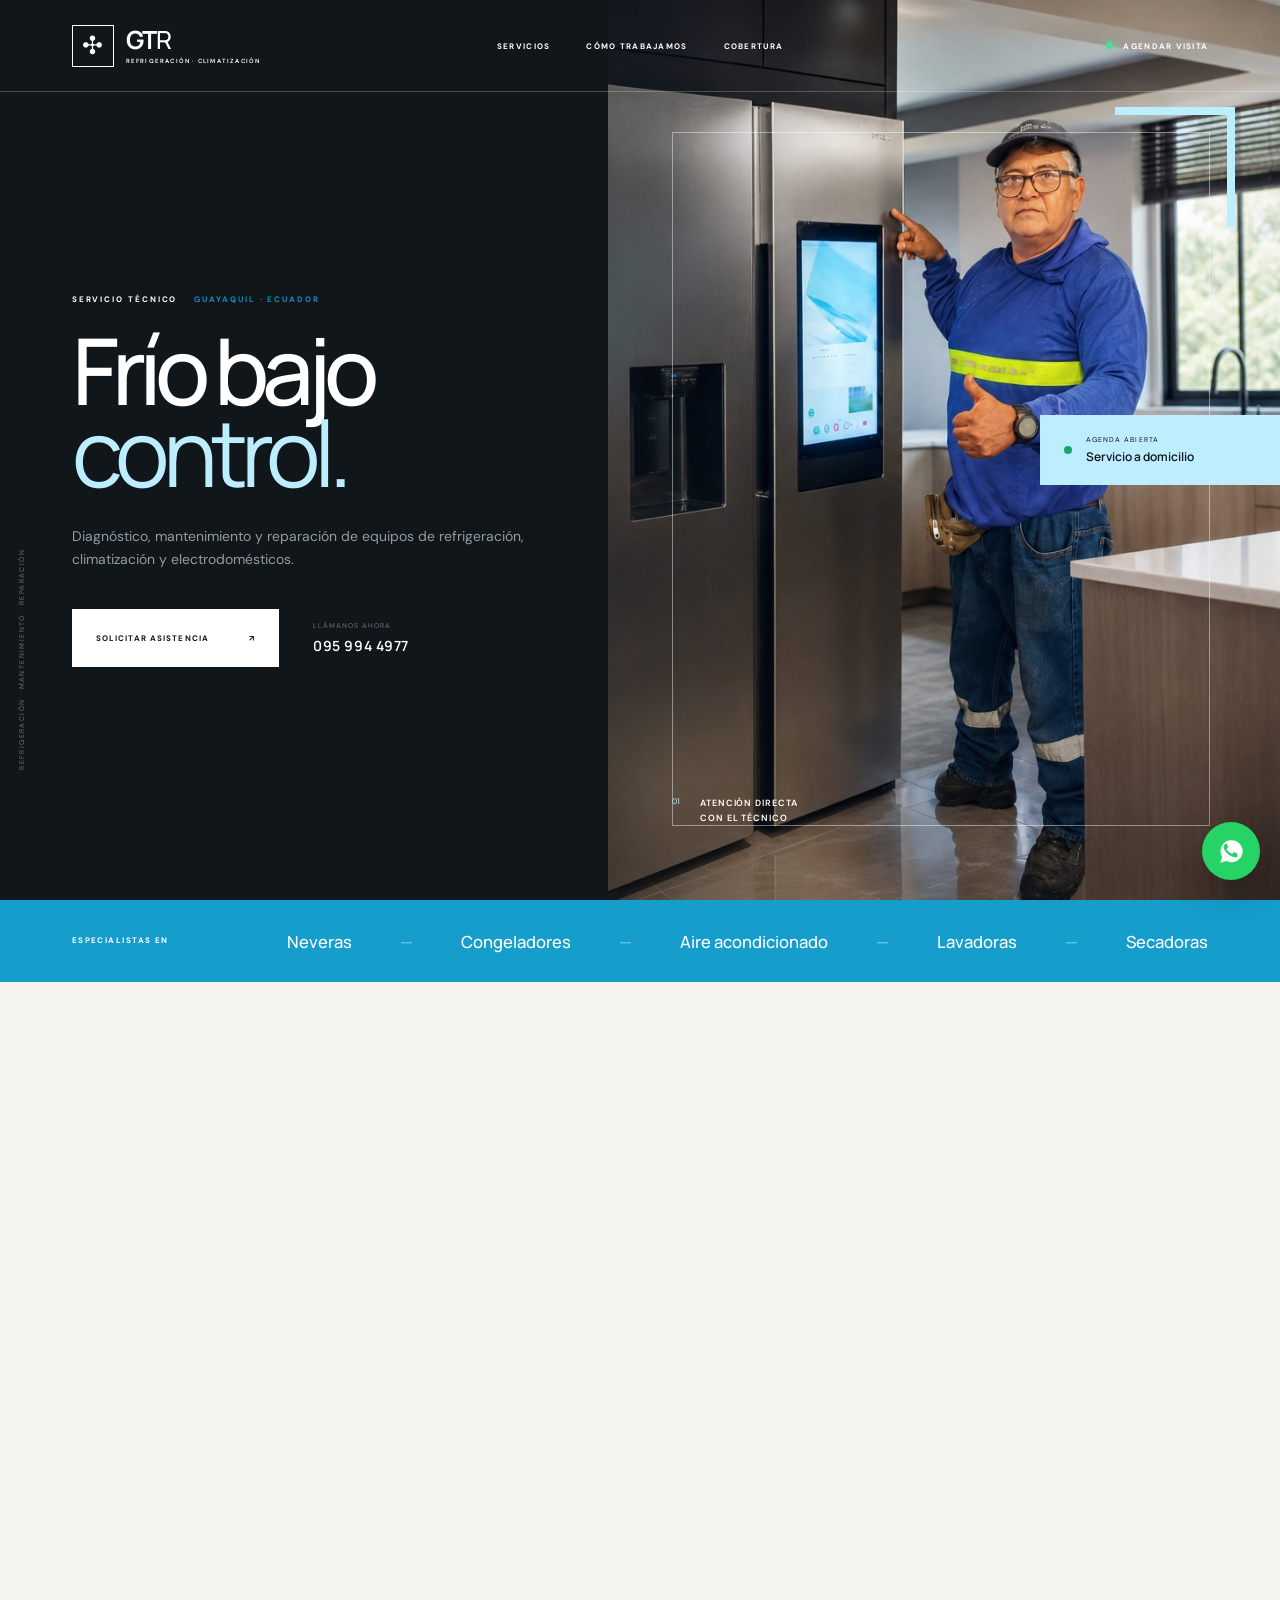
==== commit 8fe7960f: "Localize the service copy for Ecuador. Replace Argentine voseo with natural Ecuadorian Spanish while" ====
--- a/index.html
+++ b/index.html
@@ -26,7 +26,7 @@
           <p class="lead">Diagnóstico, mantenimiento y reparación de equipos de refrigeración, climatización y electrodomésticos.</p>
           <div class="hero-actions">
             <a class="button button-dark" href="https://wa.me/593959944977?text=Hola%20GT%20Reparaciones%2C%20quisiera%20agendar%20una%20visita%20t%C3%A9cnica." target="_blank" rel="noreferrer">Solicitar asistencia <span>↗</span></a>
-            <a class="phone-link" href="tel:+593959944977"><small>Llamanos ahora</small><strong>095 994 4977</strong></a>
+            <a class="phone-link" href="tel:+593959944977"><small>Llámanos ahora</small><strong>095 994 4977</strong></a>
           </div>
         </div>
         <div class="hero-visual">
@@ -73,7 +73,7 @@
           <div class="section-index">02 — Experiencia</div>
           <p class="kicker">Servicio responsable</p>
           <h2>Trabajo técnico.<br><em>Trato humano.</em></h2>
-          <p>Desde la primera consulta hasta la puesta en marcha, recibís atención directa del técnico responsable de tu equipo.</p>
+          <p>Desde la primera consulta hasta la puesta en marcha, recibes atención directa del técnico responsable de tu equipo.</p>
           <div class="technician">
             <span>GT</span><div><strong>Tec. Gustavo Torres Calero</strong><small>Refrigeración · Mantenimiento · Reparación</small></div>
           </div>
@@ -83,7 +83,7 @@
       <section class="method section" id="metodo">
         <div class="method-heading"><div class="section-index">03 — Método</div><p class="kicker">Simple y transparente</p><h2>Así trabajamos.</h2></div>
         <ol>
-          <li><span>01</span><div><strong>Contanos qué sucede</strong><p>Escribinos por WhatsApp. Una foto o video puede ayudarnos a entender el problema.</p></div></li>
+          <li><span>01</span><div><strong>Cuéntanos qué sucede</strong><p>Escríbenos por WhatsApp. Una foto o video puede ayudarnos a entender el problema.</p></div></li>
           <li><span>02</span><div><strong>Coordinamos la visita</strong><p>Confirmamos tu sector y acordamos el mejor horario para revisar el equipo.</p></div></li>
           <li><span>03</span><div><strong>Diagnosticamos</strong><p>Evaluamos la falla y te explicamos claramente la solución recomendada.</p></div></li>
         </ol>
@@ -93,7 +93,7 @@
         <div class="coverage-copy">
           <div class="section-index">04 — Cobertura</div>
           <p class="kicker">Noreste de Guayaquil</p>
-          <h2>Servicio donde<br>lo necesitás.</h2>
+          <h2>Servicio donde<br>lo necesitas.</h2>
           <p>Atención a domicilio en sectores del noreste de Guayaquil y zonas cercanas.</p>
           <div class="zones"><span>Orquídeas</span><span>Bastión Popular</span><span>Mucho Lote 1 y 2</span><span>Vergeles</span><span>Sauces</span><span>Guayacanes</span><span>Samanes</span><span>La Joya</span><span>Villa Club</span></div>
         </div>
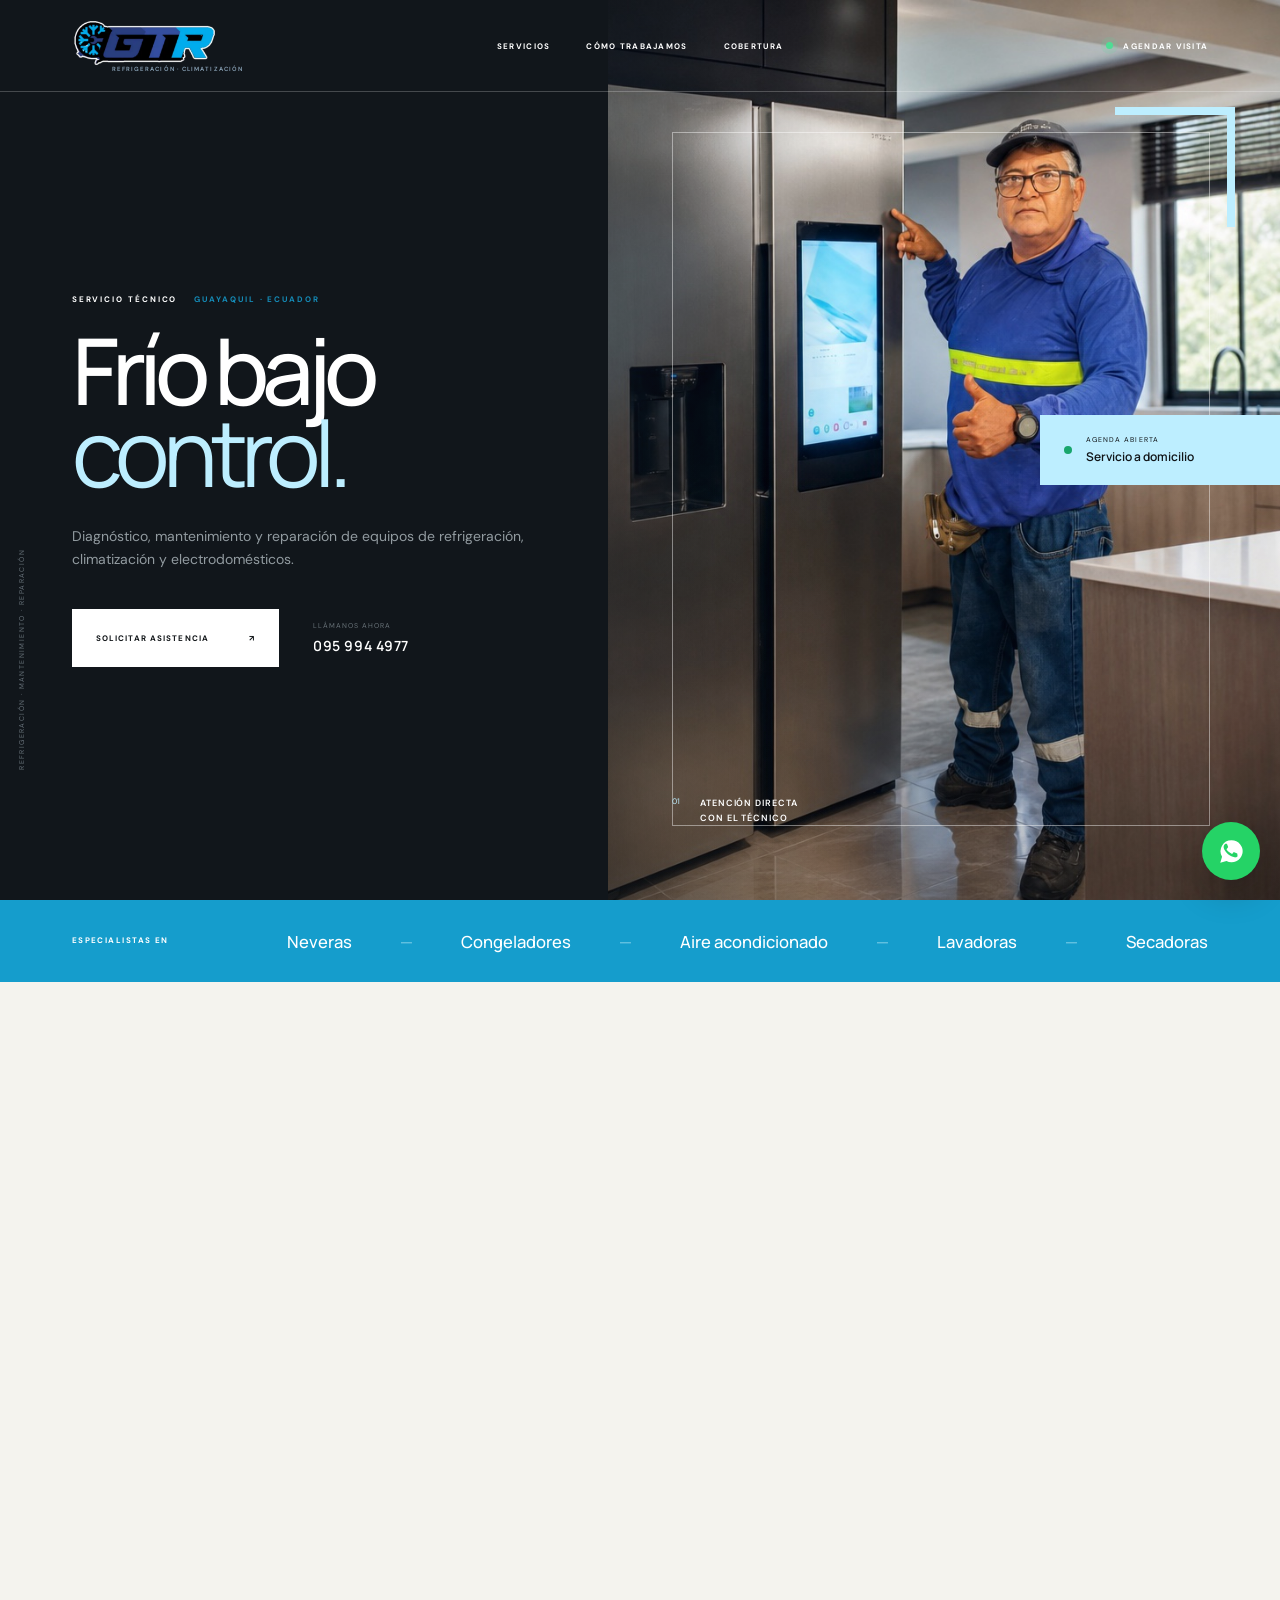
==== commit 36278ccc: "Integrate the official GTR identity. Use a cleaned, phone-free wordmark in the header and footer wit" ====
--- a/index.html
+++ b/index.html
@@ -11,8 +11,7 @@
   <body>
     <header class="site-header">
       <a class="brand" href="#inicio" aria-label="GT Reparaciones, inicio">
-        <span class="brand-symbol">✣</span>
-        <span class="brand-name"><strong>GT</strong>R <small>Refrigeración · Climatización</small></span>
+        <span class="brand-lockup"><img class="brand-logo" src="assets/gtr-logo.png" alt="GTR"><small>Refrigeración · Climatización</small></span>
       </a>
       <nav aria-label="Principal"><a href="#servicios">Servicios</a><a href="#metodo">Cómo trabajamos</a><a href="#cobertura">Cobertura</a></nav>
       <a class="nav-cta" href="https://wa.me/593959944977?text=Hola%20GT%20Reparaciones%2C%20necesito%20servicio%20t%C3%A9cnico." target="_blank" rel="noreferrer"><span class="status-dot"></span> Agendar visita</a>
@@ -111,7 +110,7 @@
     </main>
 
     <footer>
-      <a class="brand" href="#inicio"><span class="brand-symbol">✣</span><span class="brand-name"><strong>GT</strong>R <small>Refrigeración · Climatización</small></span></a>
+      <a class="brand" href="#inicio"><span class="brand-lockup"><img class="brand-logo" src="assets/gtr-logo.png" alt="GTR"><small>Refrigeración · Climatización</small></span></a>
       <p>Tec. Gustavo Torres Calero<br><a href="tel:+593959944977">095 994 4977</a></p>
       <p>Guayaquil, Ecuador<br>© <span id="year"></span> GT Reparaciones</p>
     </footer>
--- a/styles.css
+++ b/styles.css
@@ -1,7 +1,7 @@
 @import url("https://fonts.googleapis.com/css2?family=DM+Sans:wght@400;500;600;700&family=Manrope:wght@400;500;600;700&display=swap");
 
 :root{--ink:#101417;--paper:#f4f3ee;--white:#fbfbf8;--blue:#159dcc;--ice:#bdeeff;--line:rgba(16,20,23,.16);--muted:#687075;--pad:clamp(22px,5.6vw,92px);--display:Manrope,Arial,sans-serif;--body:"DM Sans",Arial,sans-serif}
-*{box-sizing:border-box}html{scroll-behavior:smooth}body{margin:0;color:var(--ink);background:var(--paper);font-family:var(--body);-webkit-font-smoothing:antialiased}a{color:inherit;text-decoration:none}img{display:block;max-width:100%}p{line-height:1.65}.site-header{position:absolute;z-index:20;inset:0 0 auto;display:grid;grid-template-columns:1fr auto 1fr;align-items:center;height:92px;padding:0 var(--pad);border-bottom:1px solid rgba(255,255,255,.22);color:#fff}.brand{display:flex;align-items:center;gap:12px;width:max-content}.brand-symbol{display:grid;width:42px;height:42px;place-items:center;border:1px solid currentColor;font-size:25px}.brand-name{font:500 25px/1 var(--display);letter-spacing:-.06em}.brand-name strong{font-weight:700}.brand-name small{display:block;margin-top:6px;font:600 6px/1 var(--body);letter-spacing:.2em;text-transform:uppercase}.site-header nav{display:flex;gap:36px;font-size:8px;font-weight:700;letter-spacing:.16em;text-transform:uppercase}.site-header nav a{transition:opacity .2s}.site-header nav a:hover{opacity:.55}.nav-cta{justify-self:end;display:flex;align-items:center;gap:10px;font-size:8px;font-weight:700;letter-spacing:.16em;text-transform:uppercase}.status-dot{width:7px;height:7px;border-radius:50%;background:#4edd94;box-shadow:0 0 0 5px rgba(78,221,148,.14)}
+*{box-sizing:border-box}html{scroll-behavior:smooth}body{margin:0;color:var(--ink);background:var(--paper);font-family:var(--body);-webkit-font-smoothing:antialiased}a{color:inherit;text-decoration:none}img{display:block;max-width:100%}p{line-height:1.65}.site-header{position:absolute;z-index:20;inset:0 0 auto;display:grid;grid-template-columns:1fr auto 1fr;align-items:center;height:92px;padding:0 var(--pad);border-bottom:1px solid rgba(255,255,255,.22);color:#fff}.brand{display:flex;align-items:center;width:max-content}.brand-lockup{display:flex;flex-direction:column;align-items:flex-start}.brand-logo{width:145px;height:auto}.brand-lockup small{margin:-1px 0 0 40px;color:#8aa3b7;font:600 6px/1 var(--body);letter-spacing:.18em;text-transform:uppercase}.site-header nav{display:flex;gap:36px;font-size:8px;font-weight:700;letter-spacing:.16em;text-transform:uppercase}.site-header nav a{transition:opacity .2s}.site-header nav a:hover{opacity:.55}.nav-cta{justify-self:end;display:flex;align-items:center;gap:10px;font-size:8px;font-weight:700;letter-spacing:.16em;text-transform:uppercase}.status-dot{width:7px;height:7px;border-radius:50%;background:#4edd94;box-shadow:0 0 0 5px rgba(78,221,148,.14)}
 .hero{position:relative;display:grid;grid-template-columns:.95fr 1.05fr;min-height:900px;overflow:hidden;color:#fff;background:#11161b}.hero-copy{display:flex;flex-direction:column;justify-content:center;padding:145px 5vw 85px var(--pad)}.kicker{margin:0 0 24px;color:#158bb7;font-size:8px;font-weight:700;letter-spacing:.24em;text-transform:uppercase}.kicker span{margin-right:13px;color:#fff}.hero h1,.section h2,.expertise h2,.coverage h2,.final-cta h2{margin:0;font:500 clamp(60px,7.2vw,118px)/.88 var(--display);letter-spacing:-.075em}.hero h1 em,.expertise h2 em{color:var(--ice);font-style:normal;font-weight:400}.lead{max-width:540px;margin:32px 0 0;color:#929ba0;font-size:14px}.hero-actions{display:flex;align-items:center;gap:34px;margin-top:38px}.button{display:inline-flex;min-height:58px;align-items:center;justify-content:space-between;gap:40px;padding:0 24px;font-size:8px;font-weight:700;letter-spacing:.14em;text-transform:uppercase}.button-dark{color:#101417;background:#fff}.phone-link small,.phone-link strong{display:block}.phone-link small{margin-bottom:6px;color:#697379;font-size:7px;letter-spacing:.14em;text-transform:uppercase}.phone-link strong{font:600 14px var(--display);letter-spacing:.04em}.hero-visual{position:relative;min-width:0;overflow:hidden}.hero-visual:after{content:"";position:absolute;inset:0;background:linear-gradient(90deg,rgba(17,22,27,.42),transparent 34%),linear-gradient(0deg,rgba(17,22,27,.25),transparent 50%)}.hero-visual>img{width:100%;height:100%;object-fit:cover;object-position:55% center;filter:saturate(.9) contrast(1.02)}.frame{position:absolute;z-index:2;pointer-events:none}.frame-one{inset:132px 70px 74px 64px;border:1px solid rgba(255,255,255,.43)}.frame-two{right:45px;top:107px;width:120px;height:120px;border-top:8px solid var(--ice);border-right:8px solid var(--ice)}.availability{position:absolute;z-index:3;right:0;top:50%;display:flex;align-items:center;gap:14px;width:240px;padding:20px 24px;color:var(--ink);background:var(--ice);transform:translateY(-50%)}.availability i{width:8px;height:8px;border-radius:50%;background:#18a66c}.availability small,.availability strong{display:block}.availability small{margin-bottom:4px;font-size:7px;letter-spacing:.15em;text-transform:uppercase}.availability strong{font:600 12px var(--display)}.hero-label{position:absolute;z-index:3;left:64px;bottom:74px;display:flex;gap:20px;align-items:flex-start}.hero-label span{color:var(--ice);font-size:8px}.hero-label p{margin:0;color:#fff;font-size:9px;font-weight:600;letter-spacing:.1em;text-transform:uppercase}.hero-side{position:absolute;left:16px;bottom:130px;margin:0;color:#667078;font-size:7px;letter-spacing:.2em;text-transform:uppercase;writing-mode:vertical-rl;transform:rotate(180deg)}
 .trust-bar{display:grid;grid-template-columns:180px 1fr;gap:35px;align-items:center;min-height:82px;padding:15px var(--pad);overflow:hidden;color:#fff;background:var(--blue)}.trust-bar p{margin:0;font-size:8px;font-weight:700;letter-spacing:.18em;text-transform:uppercase}.trust-bar div{display:flex;justify-content:space-between;gap:24px;white-space:nowrap;font:500 clamp(12px,1.3vw,17px) var(--display)}.trust-bar i{color:#6ec5e3;font-style:normal}.intro,.services,.expertise,.method,.coverage,.final-cta,footer{content-visibility:auto;contain-intrinsic-size:auto 800px}
 .section{padding:clamp(95px,11vw,165px) var(--pad)}.intro{display:grid;grid-template-columns:170px 1fr 330px;align-items:end;gap:45px}.section-index{align-self:start;color:#92999b;font-size:7px;font-weight:700;letter-spacing:.18em;text-transform:uppercase}.intro-main h2,.method h2{font-size:clamp(48px,5.8vw,88px);line-height:.94}.intro-note{margin:0;color:var(--muted);font-size:13px}
@@ -12,6 +12,6 @@
 .final-cta{padding:clamp(100px,13vw,190px) var(--pad);text-align:center;color:#fff;background:#101417}.final-cta .kicker{color:var(--ice)}.final-cta h2{font-size:clamp(90px,15vw,240px);line-height:.82}.final-cta>a{display:flex;align-items:center;justify-content:space-between;width:min(520px,100%);margin:65px auto 0;padding:20px 0;border-top:1px solid rgba(255,255,255,.35);border-bottom:1px solid rgba(255,255,255,.35);font-size:8px;font-weight:700;letter-spacing:.15em;text-transform:uppercase}.final-cta>a b{font-size:19px;font-weight:400}
 footer{display:grid;grid-template-columns:1fr auto auto;align-items:center;gap:80px;padding:45px var(--pad);color:#fff;background:#0a0d0f;border-top:1px solid rgba(255,255,255,.1)}footer p{margin:0;color:#626c72;font-size:7px;line-height:1.8;letter-spacing:.12em;text-transform:uppercase}.whatsapp-float{position:fixed;z-index:30;right:20px;bottom:20px;display:grid;width:58px;height:58px;place-items:center;border-radius:50%;background:#25d366;box-shadow:0 12px 35px rgba(0,0,0,.22);transition:transform .2s}.whatsapp-float:hover{transform:scale(1.07)}.whatsapp-float svg{width:27px;fill:#fff}
 @media(max-width:900px){.site-header{grid-template-columns:1fr auto}.site-header nav{display:none}.hero{grid-template-columns:1fr;min-height:0}.hero-copy{min-height:650px;padding-top:125px}.hero-visual{min-height:520px}.hero-visual>img,.expertise-image img{filter:none}.trust-bar{grid-template-columns:1fr}.trust-bar p{display:none}.intro{grid-template-columns:1fr}.intro .section-index{margin-bottom:30px}.intro-note{max-width:480px}.expertise,.method,.coverage{grid-template-columns:1fr}.expertise-image{min-height:520px}.expertise-copy{min-height:570px}.method{gap:70px}.coverage-map{min-height:480px}footer{grid-template-columns:1fr auto}footer p:last-child{display:none}}
-@media(max-width:560px){.site-header{height:75px}.brand-symbol{width:35px;height:35px;font-size:20px}.brand-name{font-size:20px}.nav-cta{font-size:7px}.hero-copy{min-height:620px;padding:105px 22px 55px}.hero h1{font-size:clamp(52px,16vw,62px)}.lead{font-size:12px}.hero-actions{align-items:flex-start;flex-direction:column;width:100%}.button{width:100%}.hero-visual{min-height:430px}.frame-one{inset:28px 18px}.frame-two{right:8px;top:16px;width:82px;height:82px}.availability{right:0;top:auto;bottom:0;width:220px;padding:16px 20px;transform:none}.hero-label{left:35px;bottom:35px}.hero-side{display:none}.trust-bar{min-height:60px;padding-left:22px}.trust-bar div{justify-content:flex-start}.intro{padding-top:75px;padding-bottom:75px}.service-row{grid-template-columns:38px 1fr 34px;min-height:145px}.service-row h3{font-size:clamp(26px,8vw,30px)}.service-row p{font-size:8px;line-height:1.5}.service-row b{width:32px;height:32px}.expertise-image{min-height:420px}.expertise-copy{min-height:560px;padding:65px 22px}.expertise-copy .section-index,.method-heading .section-index,.coverage-copy .section-index{margin-bottom:45px}.method{padding-top:75px;padding-bottom:75px}.method li{grid-template-columns:40px 1fr}.coverage-copy{padding:70px 22px}.coverage-map{min-height:400px}.r3{width:520px;height:520px}.final-cta{padding:90px 22px}.final-cta h2{font-size:clamp(62px,22vw,82px)}.final-cta>a{margin-top:40px}footer{grid-template-columns:1fr}footer p{display:none}.whatsapp-float{right:15px;bottom:15px;width:53px;height:53px}}
-@media(max-width:380px){.brand-name small{display:none}.nav-cta{max-width:105px}.hero-copy{min-height:590px;padding-top:95px}.hero h1{font-size:50px}.lead{margin-top:24px}.hero-actions{margin-top:28px}.button{min-height:52px}.hero-visual{min-height:390px}.service-row{grid-template-columns:30px 1fr 30px}.service-row h3{font-size:25px}.service-row b{width:28px;height:28px}.expertise-copy{min-height:530px}.coverage h2{font-size:44px}.zones span{padding:8px;font-size:6px}}
+@media(max-width:560px){.site-header{height:75px}.brand-logo{width:116px}.brand-lockup small{margin-left:32px;font-size:5px}.nav-cta{font-size:7px}.hero-copy{min-height:620px;padding:105px 22px 55px}.hero h1{font-size:clamp(52px,16vw,62px)}.lead{font-size:12px}.hero-actions{align-items:flex-start;flex-direction:column;width:100%}.button{width:100%}.hero-visual{min-height:430px}.frame-one{inset:28px 18px}.frame-two{right:8px;top:16px;width:82px;height:82px}.availability{right:0;top:auto;bottom:0;width:220px;padding:16px 20px;transform:none}.hero-label{left:35px;bottom:35px}.hero-side{display:none}.trust-bar{min-height:60px;padding-left:22px}.trust-bar div{justify-content:flex-start}.intro{padding-top:75px;padding-bottom:75px}.service-row{grid-template-columns:38px 1fr 34px;min-height:145px}.service-row h3{font-size:clamp(26px,8vw,30px)}.service-row p{font-size:8px;line-height:1.5}.service-row b{width:32px;height:32px}.expertise-image{min-height:420px}.expertise-copy{min-height:560px;padding:65px 22px}.expertise-copy .section-index,.method-heading .section-index,.coverage-copy .section-index{margin-bottom:45px}.method{padding-top:75px;padding-bottom:75px}.method li{grid-template-columns:40px 1fr}.coverage-copy{padding:70px 22px}.coverage-map{min-height:400px}.r3{width:520px;height:520px}.final-cta{padding:90px 22px}.final-cta h2{font-size:clamp(62px,22vw,82px)}.final-cta>a{margin-top:40px}footer{grid-template-columns:1fr}footer p{display:none}.whatsapp-float{right:15px;bottom:15px;width:53px;height:53px}}
+@media(max-width:380px){.brand-logo{width:104px}.brand-lockup small{display:none}.nav-cta{max-width:105px}.hero-copy{min-height:590px;padding-top:95px}.hero h1{font-size:50px}.lead{margin-top:24px}.hero-actions{margin-top:28px}.button{min-height:52px}.hero-visual{min-height:390px}.service-row{grid-template-columns:30px 1fr 30px}.service-row h3{font-size:25px}.service-row b{width:28px;height:28px}.expertise-copy{min-height:530px}.coverage h2{font-size:44px}.zones span{padding:8px;font-size:6px}}
 @media(prefers-reduced-motion:reduce){html{scroll-behavior:auto}.service-row,.whatsapp-float{transition:none}}
